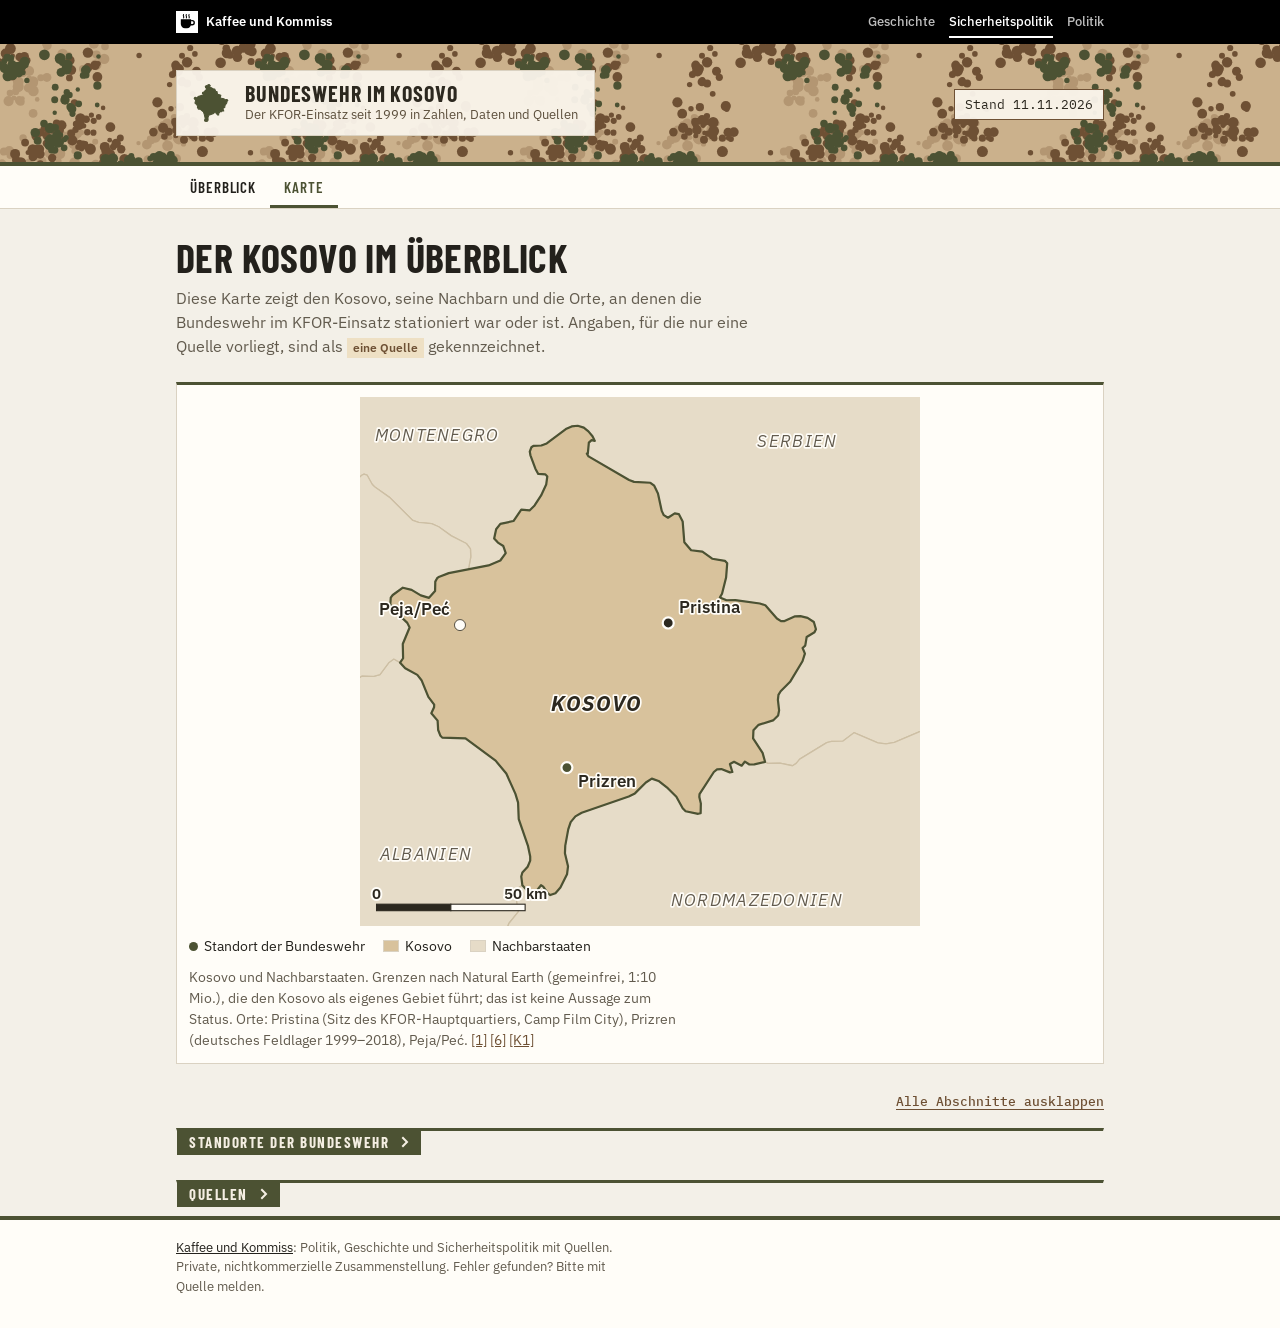
==== karte.html @ bd16f11f "Vorschaubilder (og:image) ergänzen, Zeilenlänge begrenzen, Hover-Übergänge Co-Authored-By: Claude Op" ====
<!doctype html>
<html lang="de" class="kk-b-sipo">
<head>
<meta charset="utf-8">
<meta name="viewport" content="width=device-width, initial-scale=1">
<title>Karte des Kosovo – Bundeswehr im Kosovo</title>
<meta name="description" content="Übersichtskarte des Kosovo mit Nachbarstaaten und den Standorten der Bundeswehr im KFOR-Einsatz, jede Angabe mit Quelle.">
<link rel="canonical" href="https://kaffeeundkommiss.github.io/bundeswehr-Kosovo/karte.html">
<meta property="og:type" content="website">
<meta property="og:locale" content="de_DE">
<meta property="og:site_name" content="Kaffee und Kommiss">
<meta property="og:title" content="Karte des Kosovo – Bundeswehr im Kosovo">
<meta property="og:description" content="Übersichtskarte des Kosovo mit Nachbarstaaten und den Standorten der Bundeswehr im KFOR-Einsatz, jede Angabe mit Quelle.">
<meta property="og:url" content="https://kaffeeundkommiss.github.io/bundeswehr-Kosovo/karte.html">
<!-- Vorschau für Linkvorschauen, erzeugt mit werkzeuge/vorschau.js -->
<meta property="og:image" content="https://kaffeeundkommiss.github.io/bundeswehr-Kosovo/vorschau/karte.jpg?v=7b1a6c2f">
<meta property="og:image:width" content="1200">
<meta property="og:image:height" content="630">
<meta property="og:image:alt" content="Kosovo im Überblick: Bundeswehr im Kosovo">
<meta name="twitter:card" content="summary_large_image">
<meta name="twitter:image" content="https://kaffeeundkommiss.github.io/bundeswehr-Kosovo/vorschau/karte.jpg?v=7b1a6c2f">
<link rel="icon" href="favicon.svg" type="image/svg+xml">
<link rel="icon" href="favicon-32.png" type="image/png" sizes="32x32">
<link rel="apple-touch-icon" href="apple-touch-icon.png">
<link rel="preconnect" href="https://fonts.googleapis.com">
<link rel="preconnect" href="https://fonts.gstatic.com" crossorigin>
<link rel="stylesheet" href="https://fonts.googleapis.com/css2?family=Barlow+Condensed:wght@500;600;700&family=IBM+Plex+Sans:wght@400;500;600;700&family=IBM+Plex+Mono:wght@400;500;600&display=swap">
<link rel="stylesheet" href="basis.css">
<link rel="stylesheet" href="style.css">
<script src="seite.js" defer></script>
</head>
<body>
<div class="kk-leiste"><div class="kk-in">
  <a class="kk-haus" href="https://kaffeeundkommiss.github.io/"><img src="kk-tasse.svg" alt="" width="22" height="22"><span>Kaffee und Kommiss</span></a>
  <nav class="kk-bereiche" aria-label="Bereiche"><a href="https://kaffeeundkommiss.github.io/geschichte/">Geschichte</a><a href="https://kaffeeundkommiss.github.io/sicherheitspolitik/" aria-current="true"><span class="kk-lang">Sicherheitspolitik</span><span class="kk-kurz">Sicherheit</span></a><a href="https://kaffeeundkommiss.github.io/politik/">Politik</a></nav>
</div></div>
<header class="top">
  <div class="wrap">
    <div class="marke">
      <svg class="logo" viewBox="0 0 64 64" aria-hidden="true" focusable="false"><path d="M8.6 32.3 L9.7 28.2 L7.5 25.5 L7.8 24.5 L9.0 23.6 L12.0 24.8 L13.2 22.4 L20.2 20.5 L20.8 19.7 L19.5 18.0 L19.7 16.9 L20.2 16.3 L21.7 16.0 L22.6 14.6 L23.5 14.7 L25.5 11.8 L25.6 10.8 L24.2 9.9 L23.7 7.5 L29.1 5.0 L31.0 6.7 L30.4 6.9 L30.3 8.5 L35.0 11.2 L37.4 11.6 L39.0 15.3 L40.7 15.2 L41.3 18.4 L42.1 19.3 L46.3 20.8 L45.4 24.7 L50.7 25.7 L52.5 27.5 L54.1 26.9 L55.5 27.1 L56.5 28.4 L55.4 29.3 L54.9 32.1 L52.2 36.0 L52.1 38.4 L49.3 40.1 L50.6 43.7 L48.3 43.6 L47.9 44.1 L47.1 43.7 L46.6 43.9 L46.9 44.9 L45.1 44.5 L43.1 47.4 L43.2 49.6 L41.5 49.4 L39.4 46.7 L37.6 45.6 L34.9 47.7 L28.8 49.9 L27.6 53.3 L27.8 56.6 L27.1 58.1 L25.9 59.0 L24.8 57.9 L23.7 58.8 L22.7 57.9 L22.6 56.9 L23.6 54.6 L22.2 48.4 L20.9 45.0 L16.2 41.0 L13.5 40.9 L12.2 38.1 L12.6 37.1 L11.1 34.3 L8.6 32.3Z"/></svg>
      <div>
      <div class="name">Bundeswehr im Kosovo</div>
      <div class="unter">Der KFOR-Einsatz seit 1999 in Zahlen, Daten und Quellen</div>
      </div>
    </div>
    <div class="badges"><span>Stand 11.11.2026</span></div>
  </div>
</header>

<nav class="seiten" aria-label="Seiten">
  <ul>
    <li><a href="index.html">Überblick</a></li>
    <li><a href="karte.html" aria-current="page">Karte</a></li>
  </ul>
</nav>

<main>
  <section class="einleitung">
    <h1>Der Kosovo im Überblick</h1>
    <p>Diese Karte zeigt den Kosovo, seine Nachbarn und die Orte, an denen die Bundeswehr im KFOR-Einsatz stationiert war oder ist. Angaben, für die nur eine Quelle vorliegt, sind als <span class="marke-einzel">eine Quelle</span> gekennzeichnet.</p>
  </section>

  <figure class="kartenrahmen">
    <svg class="kartesvg kosovokarte" viewBox="0 0 508 480" role="img" aria-labelledby="kt-titel"><title id="kt-titel">Karte des Kosovo mit Nachbarstaaten und den Orten Pristina, Prizren und Peja</title><path class="nachbar" d="M75.7 -827.4 L89.6 -811.1 L92.2 -806.6 L96.9 -792.8 L100.2 -788.0 L116.8 -779.0 L128.5 -768.8 L132.5 -767.0 L140.9 -766.1 L145.0 -764.5 L148.4 -761.3 L155.7 -748.8 L162.7 -743.1 L164.7 -731.6 L174.0 -717.9 L176.7 -715.6 L179.6 -715.0 L182.6 -715.9 L185.4 -718.0 L188.6 -724.1 L191.1 -725.0 L193.8 -723.7 L195.6 -720.8 L194.1 -712.1 L193.7 -692.3 L190.4 -684.2 L188.7 -676.7 L189.5 -671.8 L196.0 -661.1 L198.8 -654.2 L198.2 -649.9 L190.1 -643.0 L191.5 -638.8 L202.3 -633.9 L212.7 -620.6 L226.9 -608.2 L235.4 -597.5 L238.8 -594.8 L257.0 -586.9 L263.1 -581.4 L265.7 -580.8 L267.9 -581.8 L271.4 -585.6 L273.7 -586.1 L277.3 -583.6 L288.4 -568.8 L295.7 -563.8 L299.7 -562.2 L309.0 -562.0 L332.5 -554.9 L338.7 -551.6 L344.4 -547.2 L351.8 -538.5 L352.8 -534.6 L352.0 -530.8 L349.2 -528.5 L344.2 -527.2 L340.6 -522.9 L340.9 -516.9 L337.8 -512.2 L336.1 -504.4 L333.3 -502.2 L323.2 -500.0 L320.5 -494.5 L321.0 -491.9 L327.7 -491.0 L328.4 -489.5 L328.0 -485.9 L333.1 -482.5 L343.7 -480.7 L356.9 -475.2 L360.2 -472.4 L362.0 -467.5 L361.3 -461.8 L358.2 -459.2 L349.2 -456.8 L343.0 -455.9 L330.2 -456.5 L324.3 -454.5 L321.4 -452.0 L319.4 -448.7 L318.6 -444.6 L326.5 -440.0 L330.3 -432.1 L333.9 -430.4 L352.7 -428.4 L366.2 -429.5 L370.6 -428.3 L374.4 -424.8 L379.8 -409.2 L387.8 -401.3 L398.6 -398.1 L410.0 -398.2 L420.0 -400.2 L431.8 -404.5 L435.5 -403.8 L455.4 -393.7 L462.5 -392.6 L464.7 -390.5 L470.8 -376.0 L473.7 -365.8 L480.6 -360.2 L482.9 -351.5 L486.8 -347.9 L491.7 -345.8 L496.5 -345.3 L501.7 -346.6 L504.6 -349.5 L529.8 -393.5 L531.1 -398.2 L534.3 -400.6 L543.5 -402.6 L547.8 -405.2 L557.8 -415.1 L567.3 -414.1 L570.6 -412.2 L585.9 -395.7 L593.5 -389.8 L600.9 -386.2 L618.4 -384.2 L621.6 -381.9 L632.7 -369.8 L631.4 -364.4 L627.5 -360.6 L622.6 -358.3 L618.4 -357.5 L613.6 -358.7 L605.5 -363.9 L600.9 -365.8 L596.3 -365.9 L591.9 -364.6 L588.6 -361.6 L586.7 -351.4 L584.8 -348.5 L582.0 -347.3 L574.2 -346.9 L570.7 -344.9 L569.1 -334.2 L569.7 -331.7 L574.4 -327.6 L575.4 -325.5 L575.3 -316.2 L579.2 -307.5 L585.1 -299.7 L592.4 -293.5 L600.9 -289.8 L610.0 -288.5 L614.2 -286.6 L616.0 -282.5 L615.1 -268.1 L616.5 -263.5 L607.0 -259.2 L597.6 -247.4 L598.3 -243.0 L595.6 -230.7 L597.3 -218.8 L594.7 -214.2 L586.2 -213.7 L581.7 -212.1 L575.0 -201.0 L559.7 -199.2 L554.7 -197.1 L552.0 -193.0 L550.9 -175.9 L547.4 -169.0 L547.0 -160.1 L540.9 -137.4 L543.8 -129.3 L549.5 -122.5 L549.0 -112.6 L553.1 -101.2 L557.9 -95.5 L566.7 -89.7 L568.2 -85.8 L568.4 -78.9 L570.2 -74.8 L569.1 -72.4 L570.4 -68.8 L569.4 -62.8 L572.1 -57.3 L578.3 -37.3 L581.4 -34.5 L588.7 -31.0 L595.4 -23.7 L604.6 -22.9 L610.5 -14.0 L619.0 -13.2 L625.6 -9.5 L641.4 6.3 L644.2 10.4 L646.4 20.6 L658.9 35.8 L665.9 41.3 L676.8 43.7 L680.5 45.3 L681.2 52.6 L678.8 62.6 L674.8 72.5 L670.3 79.3 L662.9 84.1 L659.0 94.0 L649.7 102.7 L646.8 106.9 L635.2 111.1 L632.3 117.4 L626.9 135.8 L624.3 138.9 L610.9 143.4 L594.2 138.9 L588.2 139.7 L582.5 144.5 L575.5 144.0 L570.1 151.0 L562.1 155.9 L558.1 160.9 L557.8 162.0 L563.8 175.9 L566.8 180.4 L570.1 183.1 L570.4 184.9 L570.1 186.7 L567.1 189.5 L561.4 200.5 L562.9 204.6 L557.7 233.1 L576.8 249.2 L579.6 252.7 L581.3 256.9 L582.2 261.5 L581.5 267.7 L578.5 278.7 L576.1 283.5 L567.5 287.5 L564.1 292.0 L560.6 303.0 L557.4 307.2 L553.4 308.5 L544.2 308.7 L539.9 311.0 L535.6 310.7 L531.7 309.2 L524.9 302.6 L524.1 295.4 L523.1 293.9 L521.1 294.3 L515.3 300.3 L484.8 313.3 L477.2 314.7 L469.8 313.8 L448.1 304.5 L438.2 312.1 L427.8 312.4 L423.4 313.5 L398.9 328.5 L395.7 332.4 L392.4 334.5 L380.9 332.2 L369.9 332.4 L367.5 331.1 L365.2 322.8 L356.6 309.7 L356.9 302.4 L361.6 297.4 L374.7 293.4 L379.3 289.0 L380.2 284.3 L379.1 274.8 L379.6 270.2 L381.6 266.9 L390.4 258.0 L401.4 239.7 L403.6 232.8 L401.5 227.7 L403.9 225.5 L405.2 217.7 L412.3 213.4 L413.6 210.7 L411.7 204.1 L406.0 200.4 L399.5 198.8 L394.7 199.0 L385.1 203.3 L381.9 203.3 L378.2 200.9 L367.7 188.9 L362.7 187.3 L340.5 184.2 L332.5 184.4 L328.7 183.3 L326.5 181.8 L326.6 180.9 L328.4 178.5 L332.1 163.8 L333.1 150.9 L331.0 148.6 L319.5 146.7 L310.6 140.3 L302.9 139.7 L300.4 139.0 L294.2 131.7 L292.7 112.9 L289.2 106.2 L285.5 105.6 L279.4 109.5 L275.6 107.2 L273.7 103.3 L270.3 87.5 L266.9 80.5 L263.4 77.8 L248.6 77.0 L244.1 75.3 L207.3 53.9 L205.8 51.4 L206.7 51.2 L207.6 41.4 L210.1 39.1 L213.0 39.8 L210.9 35.6 L207.2 31.2 L203.0 27.8 L197.5 26.1 L192.0 26.7 L186.7 29.1 L169.4 42.1 L164.5 44.0 L157.3 44.3 L155.5 45.6 L154.0 49.5 L154.6 52.9 L160.3 67.9 L161.7 69.8 L168.2 70.2 L169.9 72.1 L168.9 79.4 L164.3 89.3 L158.4 98.4 L153.8 102.9 L146.3 102.2 L139.2 112.5 L127.3 115.1 L123.5 120.0 L121.7 128.4 L125.1 132.1 L130.0 135.2 L132.2 141.6 L127.3 148.3 L116.6 152.8 L98.3 156.8 L100.5 145.1 L100.2 137.7 L96.5 132.9 L82.9 126.0 L71.4 117.7 L65.0 114.9 L53.2 113.8 L47.9 112.0 L26.5 90.8 L13.2 81.4 L11.0 79.2 L6.4 70.8 L3.7 69.9 L1.6 71.0 L-6.1 77.9 L-21.0 78.0 L-26.1 76.1 L-30.7 72.4 L-34.7 67.0 L-41.2 55.3 L-43.0 55.1 L-47.6 58.0 L-52.3 57.4 L-62.1 54.5 L-66.7 52.1 L-70.5 48.7 L-77.3 39.7 L-85.6 32.8 L-94.3 17.0 L-107.3 3.5 L-116.5 -10.3 L-120.2 -12.9 L-150.5 -26.5 L-156.3 -31.4 L-159.9 -39.3 L-160.1 -47.9 L-155.6 -54.8 L-150.7 -54.8 L-146.0 -66.6 L-142.9 -71.6 L-140.5 -72.3 L-132.3 -71.5 L-124.6 -77.0 L-122.2 -77.7 L-118.5 -75.5 L-114.7 -70.7 L-108.0 -57.2 L-103.4 -66.3 L-100.7 -66.6 L-92.4 -63.2 L-90.6 -64.3 L-90.2 -65.6 L-93.4 -71.6 L-93.3 -80.1 L-92.4 -83.7 L-86.7 -89.2 L-87.1 -97.1 L-92.4 -113.8 L-96.8 -123.6 L-119.4 -147.7 L-131.2 -166.4 L-137.9 -175.0 L-148.1 -182.3 L-145.6 -184.7 L-145.1 -186.8 L-146.2 -192.8 L-145.0 -195.6 L-143.1 -197.2 L-135.3 -198.9 L-126.8 -194.0 L-118.2 -187.0 L-100.0 -188.9 L-87.4 -187.7 L-82.0 -188.2 L-76.8 -190.0 L-67.7 -196.7 L-63.9 -200.8 L-62.1 -205.7 L-63.7 -211.4 L-66.5 -213.8 L-68.5 -213.1 L-70.6 -210.5 L-76.3 -216.4 L-83.5 -220.5 L-88.7 -228.1 L-93.6 -233.1 L-94.0 -238.5 L-95.9 -240.8 L-97.2 -240.8 L-101.0 -238.0 L-114.6 -248.1 L-118.7 -252.4 L-120.1 -256.2 L-120.6 -262.3 L-123.3 -268.7 L-127.1 -274.2 L-130.9 -277.3 L-133.4 -277.7 L-140.5 -276.1 L-143.6 -276.2 L-150.2 -279.1 L-159.6 -281.1 L-164.1 -283.1 L-168.1 -287.8 L-173.0 -298.1 L-174.7 -304.1 L-175.1 -309.8 L-173.2 -316.1 L-167.5 -324.2 L-167.1 -332.5 L-170.6 -345.8 L-170.1 -350.5 L-162.3 -353.0 L-159.1 -356.5 L-157.4 -361.0 L-157.2 -367.8 L-152.7 -371.5 L-142.3 -388.7 L-137.4 -400.5 L-130.6 -406.5 L-128.5 -409.6 L-126.2 -415.2 L-118.4 -451.4 L-115.6 -453.9 L-116.4 -459.4 L-120.8 -464.7 L-123.6 -463.9 L-125.8 -464.6 L-130.3 -468.7 L-136.1 -467.5 L-145.9 -469.5 L-154.2 -467.5 L-157.5 -473.3 L-160.3 -472.6 L-180.1 -458.7 L-195.3 -454.7 L-200.0 -463.4 L-200.6 -469.5 L-194.7 -472.7 L-191.7 -471.8 L-187.2 -467.1 L-184.0 -466.7 L-181.4 -468.3 L-175.9 -476.5 L-171.2 -478.8 L-169.7 -481.0 L-170.6 -485.5 L-172.6 -487.7 L-177.1 -486.0 L-179.5 -488.1 L-179.9 -491.2 L-177.7 -501.3 L-180.6 -520.5 L-183.0 -527.1 L-188.5 -533.5 L-188.8 -536.2 L-185.5 -539.1 L-173.1 -537.9 L-168.3 -538.8 L-167.5 -543.6 L-171.8 -553.7 L-167.0 -554.9 L-164.3 -553.5 L-157.8 -545.4 L-153.6 -543.9 L-148.9 -543.6 L-139.6 -544.7 L-137.0 -548.2 L-135.4 -548.9 L-131.6 -545.0 L-112.5 -545.8 L-109.2 -548.9 L-108.7 -555.9 L-111.0 -562.0 L-115.3 -563.9 L-134.8 -565.9 L-141.4 -567.9 L-163.7 -577.9 L-175.7 -584.6 L-177.5 -593.7 L-180.4 -596.8 L-187.1 -598.6 L-192.1 -598.5 L-197.1 -602.9 L-203.7 -606.4 L-204.2 -612.3 L-199.3 -614.9 L-193.8 -615.7 L-191.8 -619.9 L-195.1 -625.1 L-198.2 -628.1 L-199.4 -631.7 L-199.5 -637.1 L-196.6 -644.6 L-181.7 -642.5 L-175.3 -648.5 L-177.7 -652.8 L-187.5 -656.7 L-189.7 -658.5 L-192.7 -663.8 L-194.8 -665.2 L-202.5 -661.4 L-207.5 -656.7 L-211.6 -656.7 L-220.0 -666.9 L-218.1 -680.8 L-213.0 -685.0 L-205.7 -695.6 L-207.0 -699.9 L-217.0 -707.0 L-218.9 -710.8 L-220.8 -724.5 L-233.0 -739.7 L-231.3 -744.0 L-230.7 -752.2 L-220.9 -753.4 L-219.3 -755.4 L-219.9 -757.7 L-226.8 -763.6 L-219.3 -769.7 L-220.5 -774.4 L-207.0 -773.4 L-202.8 -771.6 L-201.5 -772.1 L-203.7 -778.1 L-202.8 -780.2 L-197.5 -783.8 L-191.9 -783.0 L-188.0 -784.0 L-187.8 -792.9 L-184.3 -798.6 L-179.2 -800.7 L-174.2 -798.9 L-171.0 -792.9 L-166.1 -790.2 L-146.7 -788.3 L-140.6 -789.4 L-138.1 -792.5 L-135.4 -799.8 L-131.0 -803.0 L-118.8 -803.9 L-115.1 -805.1 L-109.4 -813.1 L-102.3 -815.4 L-98.6 -818.3 L-94.3 -824.6 L-88.5 -827.6 L-91.1 -835.3 L-87.9 -838.7 L-77.3 -844.2 L-68.5 -844.8 L-55.7 -847.2 L-50.9 -846.9 L-46.4 -845.5 L-28.0 -834.5 L-24.2 -833.7 L-2.4 -842.2 L6.4 -844.1 L20.6 -842.8 L29.8 -837.9 L36.1 -838.6 L43.8 -841.5 L47.4 -840.7 L52.6 -835.9 L59.7 -838.7 L63.7 -837.1 L75.7 -827.4Z"><title>Serbien</title></path><path class="nachbar" d="M147.3 443.0 L141.7 446.5 L141.4 453.2 L143.7 466.9 L135.0 477.6 L132.6 484.8 L134.3 506.5 L135.5 512.9 L140.1 526.8 L140.2 529.4 L139.0 532.5 L134.1 536.3 L120.2 540.1 L121.0 544.4 L120.3 552.5 L121.9 556.9 L126.1 559.9 L128.9 565.4 L130.5 574.2 L132.1 575.6 L137.4 577.3 L141.4 584.8 L141.3 588.9 L137.7 598.0 L134.8 601.7 L131.6 603.7 L128.5 602.6 L127.6 609.1 L132.5 634.3 L135.3 642.0 L143.5 653.8 L147.0 660.8 L147.9 672.9 L149.5 676.9 L155.7 680.0 L164.1 680.5 L166.5 682.4 L168.7 687.3 L177.3 724.1 L180.5 731.0 L185.7 735.6 L191.3 736.9 L195.1 735.3 L202.5 728.9 L207.0 727.8 L218.7 729.5 L229.6 732.9 L233.3 736.6 L235.1 742.2 L235.6 764.4 L234.3 770.8 L230.5 775.4 L232.6 777.2 L234.9 784.2 L247.0 797.7 L250.7 807.2 L250.2 818.6 L245.9 840.3 L240.3 845.0 L238.8 848.0 L233.6 850.5 L232.3 853.2 L232.5 856.9 L229.0 863.2 L223.5 867.1 L213.5 863.4 L207.6 863.5 L204.6 865.6 L200.8 874.0 L194.2 876.3 L192.3 878.4 L193.0 892.5 L192.2 896.2 L184.8 913.9 L178.2 918.6 L176.5 921.5 L175.5 928.3 L175.9 940.5 L173.4 947.6 L168.9 949.7 L167.9 951.3 L169.6 963.6 L165.1 976.8 L149.7 984.8 L144.2 985.4 L132.5 983.6 L125.0 986.8 L117.7 985.9 L113.5 987.8 L110.5 991.4 L106.2 1001.5 L105.2 1006.9 L87.9 1008.9 L89.0 1011.3 L92.3 1029.5 L98.7 1036.7 L108.9 1054.4 L109.8 1059.6 L108.0 1065.6 L104.1 1069.7 L100.4 1069.3 L88.0 1063.4 L83.9 1063.8 L82.4 1066.1 L84.9 1070.9 L83.0 1077.0 L88.2 1086.5 L87.6 1089.8 L84.5 1093.7 L77.1 1099.6 L76.4 1106.1 L72.6 1104.3 L68.9 1104.9 L67.2 1106.9 L66.2 1113.0 L62.7 1113.9 L58.2 1111.7 L51.9 1105.7 L41.8 1100.2 L25.6 1094.6 L21.4 1097.2 L21.2 1099.0 L19.7 1099.0 L18.5 1094.6 L19.2 1089.6 L22.7 1080.5 L17.8 1077.8 L21.2 1070.1 L25.2 1055.1 L25.7 1051.5 L24.2 1045.3 L21.9 1043.6 L13.6 1041.4 L13.0 1038.2 L9.1 1035.3 L3.1 1034.3 L1.4 1033.1 L1.4 1031.2 L9.1 1023.0 L5.3 1019.2 L-8.1 991.4 L-9.9 990.0 L-20.5 989.1 L-22.8 987.8 L-21.1 986.0 L-27.1 981.7 L-28.6 986.0 L-29.3 983.3 L-33.3 979.6 L-36.9 971.9 L-37.8 972.5 L-40.0 970.2 L-54.5 965.3 L-66.7 957.7 L-73.8 951.0 L-86.3 946.7 L-93.6 940.9 L-114.6 916.4 L-118.1 909.8 L-121.1 896.4 L-122.7 892.7 L-134.8 878.9 L-134.8 876.8 L-128.9 873.7 L-125.3 873.3 L-121.9 875.8 L-111.9 889.1 L-107.8 900.6 L-107.3 904.7 L-105.2 906.0 L-100.6 904.9 L-93.9 900.5 L-92.4 873.3 L-93.0 868.8 L-98.7 865.4 L-106.3 857.4 L-112.3 848.5 L-113.4 842.0 L-111.9 843.9 L-110.7 848.7 L-107.3 848.2 L-103.0 853.2 L-100.2 851.7 L-98.8 846.0 L-98.4 838.8 L-101.1 833.1 L-106.9 830.0 L-112.3 831.5 L-113.4 839.8 L-115.0 835.2 L-131.5 809.1 L-130.4 805.5 L-121.1 796.8 L-119.1 792.1 L-117.3 764.4 L-115.3 761.1 L-108.9 758.8 L-111.9 751.5 L-107.3 744.3 L-114.6 732.5 L-109.3 729.6 L-105.0 723.1 L-101.4 720.4 L-104.4 723.9 L-102.6 731.0 L-104.4 737.0 L-104.4 743.3 L-102.7 743.3 L-102.1 739.0 L-101.4 743.3 L-98.5 739.3 L-86.9 733.5 L-83.2 728.8 L-82.8 721.4 L-88.0 710.1 L-89.3 704.2 L-90.1 711.9 L-92.8 718.8 L-98.5 727.8 L-99.9 724.7 L-95.0 718.0 L-93.4 712.5 L-93.9 706.3 L-95.0 704.8 L-99.9 702.2 L-101.4 698.8 L-100.4 695.8 L-98.0 673.0 L-101.3 663.8 L-101.2 661.8 L-96.3 659.6 L-95.2 648.7 L-86.2 633.8 L-84.7 628.1 L-85.4 622.0 L-87.7 616.8 L-91.0 613.1 L-94.5 611.7 L-103.4 610.9 L-106.2 608.2 L-107.3 602.6 L-107.3 590.2 L-108.0 587.5 L-111.3 584.4 L-111.9 580.9 L-109.0 584.9 L-104.1 584.6 L-100.4 580.4 L-101.4 572.7 L-90.7 565.2 L-86.4 558.9 L-84.7 551.0 L-85.2 546.0 L-86.7 544.1 L-92.2 541.8 L-95.4 538.7 L-101.4 529.4 L-82.1 532.0 L-73.9 529.5 L-69.6 519.1 L-68.1 519.1 L-67.1 524.2 L-63.4 523.4 L-66.2 513.3 L-68.1 515.2 L-69.1 512.8 L-75.6 506.8 L-71.1 498.7 L-72.6 473.9 L-68.6 475.3 L-66.5 471.4 L-66.3 465.1 L-68.1 459.4 L-95.9 448.4 L-103.1 444.4 L-118.1 449.3 L-118.2 438.3 L-122.5 431.9 L-122.2 427.1 L-120.8 423.4 L-122.2 416.5 L-118.0 414.1 L-116.8 409.0 L-120.5 402.4 L-121.3 396.7 L-120.0 385.6 L-116.0 376.6 L-116.5 373.7 L-120.3 369.0 L-133.0 359.5 L-136.5 355.6 L-138.7 350.8 L-138.0 347.6 L-131.5 340.5 L-110.3 307.2 L-109.8 299.4 L-106.6 292.8 L-95.3 279.6 L-92.4 274.7 L-88.0 271.8 L-84.4 267.6 L-78.7 257.0 L-77.4 252.4 L-71.6 248.3 L-68.9 245.1 L-65.1 229.5 L-61.4 223.5 L-49.5 211.0 L-44.3 208.6 L-39.3 211.2 L-35.9 217.7 L-34.0 225.3 L-33.6 231.3 L-35.0 232.7 L-37.1 238.3 L-37.5 242.9 L-36.6 247.7 L-32.8 257.0 L-25.5 262.6 L-21.8 264.6 L-17.8 265.1 L-14.2 263.9 L-5.9 258.9 L1.7 253.1 L12.4 253.4 L18.1 251.8 L26.0 241.1 L30.7 237.7 L36.4 241.0 L41.0 246.0 L52.0 252.1 L55.8 256.9 L62.0 272.1 L67.3 279.0 L67.2 281.5 L64.7 286.9 L70.4 293.6 L70.9 302.1 L72.8 307.0 L74.6 309.0 L95.7 309.6 L123.0 329.9 L128.5 335.8 L132.7 341.6 L141.0 360.0 L143.4 368.0 L144.0 382.9 L152.3 406.9 L154.4 416.8 L154.4 420.6 L152.1 426.1 L147.3 431.3 L146.3 435.0 L147.3 443.0Z"><title>Albanien</title></path><path class="nachbar" d="M147.3 443.0 L152.4 448.6 L155.1 450.0 L158.7 449.8 L164.2 442.9 L166.2 444.2 L170.4 450.2 L172.6 451.8 L177.3 450.1 L181.8 445.0 L187.8 433.0 L188.7 425.7 L185.9 413.8 L186.2 407.0 L188.9 392.2 L191.1 385.7 L195.4 380.4 L201.1 377.1 L243.8 362.4 L249.4 359.6 L259.3 349.7 L264.7 346.2 L270.8 348.3 L279.2 354.9 L287.0 362.7 L292.7 373.0 L295.4 375.8 L306.7 378.1 L309.0 377.6 L309.4 374.8 L308.0 360.3 L321.0 340.2 L323.9 337.8 L327.8 337.5 L335.5 340.5 L337.8 340.2 L335.6 333.0 L339.3 330.9 L346.2 334.5 L349.2 330.7 L353.2 333.4 L357.7 333.3 L367.0 330.9 L369.9 332.4 L380.9 332.2 L392.4 334.5 L395.7 332.4 L398.9 328.5 L423.4 313.5 L427.8 312.4 L438.2 312.1 L448.1 304.5 L469.8 313.8 L477.2 314.7 L484.8 313.3 L515.3 300.3 L521.1 294.3 L523.1 293.9 L524.1 295.4 L524.9 302.6 L531.7 309.2 L535.6 310.7 L539.9 311.0 L561.7 340.7 L570.1 347.0 L573.0 355.6 L576.4 361.6 L581.0 366.3 L600.2 380.2 L613.0 386.8 L619.6 388.2 L622.4 391.7 L636.2 392.0 L638.4 397.3 L640.2 398.6 L645.1 397.4 L648.8 399.2 L650.1 400.7 L650.7 406.9 L652.5 410.2 L653.4 420.6 L657.4 434.4 L658.2 443.2 L662.8 446.9 L666.5 460.7 L672.6 474.2 L682.6 476.7 L686.5 483.0 L686.7 490.1 L684.3 497.1 L679.4 505.0 L677.3 510.9 L671.5 513.7 L669.8 521.3 L669.9 529.6 L673.2 536.7 L672.0 543.4 L672.7 569.0 L674.5 575.3 L670.7 581.8 L672.3 594.5 L671.5 600.1 L666.2 604.3 L646.2 602.7 L636.2 604.5 L629.7 610.4 L627.3 619.9 L626.4 643.7 L624.3 655.3 L621.8 661.3 L619.4 663.1 L612.6 658.0 L608.6 651.6 L606.1 650.9 L602.7 651.9 L601.6 659.2 L594.1 667.5 L589.9 669.1 L585.0 669.4 L574.3 668.4 L563.4 670.9 L556.9 670.6 L547.7 665.5 L535.2 666.5 L531.9 667.5 L530.6 661.4 L509.2 656.6 L504.2 657.0 L499.1 659.4 L491.2 666.8 L486.6 668.5 L477.6 663.8 L476.0 660.0 L474.4 659.4 L470.2 663.4 L456.0 667.7 L443.7 675.8 L441.0 680.6 L440.4 688.9 L437.4 693.5 L429.5 701.3 L426.5 706.9 L418.2 712.9 L416.0 715.7 L414.7 724.9 L412.0 727.8 L405.7 729.3 L394.2 726.6 L388.0 729.5 L386.2 736.3 L380.6 736.7 L371.3 745.1 L365.2 743.9 L355.4 734.8 L337.7 732.3 L332.3 732.4 L327.1 734.8 L319.1 743.1 L315.6 745.1 L308.1 746.7 L300.5 746.8 L289.1 744.3 L283.3 743.9 L267.7 748.8 L235.2 750.2 L235.1 742.2 L233.3 736.6 L229.6 732.9 L218.7 729.5 L207.0 727.8 L202.5 728.9 L195.1 735.3 L191.3 736.9 L185.7 735.6 L180.5 731.0 L177.3 724.1 L168.7 687.3 L166.5 682.4 L164.1 680.5 L155.7 680.0 L149.5 676.9 L147.9 672.9 L147.0 660.8 L143.5 653.8 L135.3 642.0 L132.5 634.3 L127.6 609.1 L128.5 602.6 L131.6 603.7 L134.8 601.7 L137.7 598.0 L141.3 588.9 L141.4 584.8 L137.4 577.3 L132.1 575.6 L130.5 574.2 L128.9 565.4 L126.1 559.9 L121.9 556.9 L120.3 552.5 L121.0 544.4 L120.2 540.1 L134.1 536.3 L139.0 532.5 L140.2 529.4 L140.1 526.8 L135.5 512.9 L134.3 506.5 L132.6 484.8 L135.0 477.6 L143.7 466.9 L141.4 453.2 L141.7 446.5 L147.3 443.0Z"><title>Nordmazedonien</title></path><path class="nachbar" d="M-309.9 280.1 L-309.6 275.7 L-310.7 272.3 L-316.3 269.0 L-319.1 265.6 L-323.0 257.0 L-322.0 242.1 L-323.0 237.2 L-318.2 234.1 L-315.7 234.3 L-313.2 235.9 L-310.9 235.6 L-310.1 233.7 L-312.1 228.1 L-305.4 224.1 L-300.7 219.5 L-298.2 213.3 L-298.1 204.6 L-300.4 196.4 L-308.7 186.8 L-316.4 174.2 L-319.3 167.1 L-321.4 159.9 L-321.6 154.7 L-315.1 146.2 L-316.3 140.5 L-323.7 123.9 L-323.8 118.7 L-319.6 107.0 L-312.9 100.6 L-300.6 97.8 L-287.4 97.7 L-278.5 98.9 L-282.4 76.1 L-282.5 68.2 L-280.7 58.5 L-277.1 50.9 L-267.6 37.7 L-272.9 35.0 L-269.5 30.2 L-241.3 9.6 L-235.5 7.8 L-238.2 2.6 L-234.2 0.7 L-221.0 -0.6 L-215.7 0.9 L-209.7 5.1 L-208.2 7.2 L-207.7 14.0 L-200.4 24.9 L-198.1 22.8 L-193.3 15.4 L-190.7 14.0 L-184.9 13.7 L-183.4 12.4 L-190.0 -0.2 L-196.6 -18.3 L-205.8 -29.4 L-210.6 -28.2 L-209.5 -34.1 L-212.5 -38.7 L-219.6 -42.2 L-219.7 -44.7 L-218.4 -47.2 L-212.2 -50.7 L-203.7 -58.9 L-198.7 -59.4 L-195.6 -56.3 L-190.3 -48.3 L-186.6 -47.0 L-181.9 -47.2 L-177.5 -48.9 L-171.6 -55.8 L-166.1 -56.4 L-155.6 -54.8 L-160.1 -47.9 L-159.9 -39.3 L-156.3 -31.4 L-150.5 -26.5 L-120.2 -12.9 L-116.5 -10.3 L-107.3 3.5 L-94.3 17.0 L-85.6 32.8 L-77.3 39.7 L-70.5 48.7 L-66.7 52.1 L-62.1 54.5 L-52.3 57.4 L-47.6 58.0 L-43.0 55.1 L-41.2 55.3 L-34.7 67.0 L-30.7 72.4 L-26.1 76.1 L-21.0 78.0 L-6.1 77.9 L1.6 71.0 L3.7 69.9 L6.4 70.8 L11.0 79.2 L13.2 81.4 L26.5 90.8 L47.9 112.0 L53.2 113.8 L65.0 114.9 L71.4 117.7 L82.9 126.0 L96.5 132.9 L100.2 137.7 L100.5 145.1 L98.3 156.8 L80.5 159.8 L70.1 164.2 L68.3 167.5 L68.1 176.0 L62.6 182.2 L55.1 180.0 L46.8 175.0 L38.9 173.0 L29.7 179.6 L27.9 182.0 L27.5 188.0 L30.1 192.6 L42.9 204.9 L45.0 209.1 L38.8 224.1 L39.1 237.0 L36.4 241.0 L30.7 237.7 L26.0 241.1 L18.1 251.8 L12.4 253.4 L1.7 253.1 L-14.2 263.9 L-17.8 265.1 L-21.8 264.6 L-32.8 257.0 L-36.6 247.7 L-37.5 242.9 L-37.1 238.3 L-35.0 232.7 L-33.6 231.3 L-34.0 225.3 L-35.9 217.7 L-39.3 211.2 L-44.3 208.6 L-49.5 211.0 L-61.4 223.5 L-65.1 229.5 L-68.9 245.1 L-71.6 248.3 L-77.4 252.4 L-78.7 257.0 L-84.4 267.6 L-88.0 271.8 L-92.4 274.7 L-95.3 279.6 L-106.6 292.8 L-109.8 299.4 L-110.3 307.2 L-131.5 340.5 L-138.0 347.6 L-138.7 350.8 L-136.5 355.6 L-133.0 359.5 L-120.3 369.0 L-116.5 373.7 L-116.0 376.6 L-120.0 385.6 L-121.3 396.7 L-120.5 402.4 L-116.8 409.0 L-118.0 414.1 L-122.2 416.5 L-120.8 423.4 L-122.2 427.1 L-122.5 431.9 L-118.2 438.3 L-118.1 449.3 L-130.2 436.6 L-150.1 429.3 L-161.1 423.6 L-162.9 420.6 L-163.3 414.3 L-168.3 409.4 L-167.0 407.1 L-168.0 392.3 L-180.5 380.6 L-182.2 376.3 L-180.2 372.0 L-184.6 368.9 L-188.0 362.9 L-196.4 363.1 L-198.3 359.9 L-198.8 356.7 L-202.8 354.9 L-205.8 348.4 L-217.9 338.3 L-220.5 333.8 L-222.0 323.9 L-223.9 319.7 L-227.1 317.9 L-231.0 317.9 L-234.3 319.3 L-236.0 321.7 L-239.0 317.7 L-247.6 323.6 L-251.2 317.7 L-258.5 311.5 L-261.8 307.4 L-261.9 303.3 L-266.4 299.0 L-265.9 292.9 L-269.7 289.2 L-274.2 289.0 L-275.3 295.1 L-278.6 293.9 L-283.4 294.6 L-288.2 289.9 L-293.6 287.1 L-291.9 284.9 L-297.5 280.9 L-299.2 277.9 L-298.1 274.5 L-295.3 273.4 L-274.6 280.3 L-268.2 283.8 L-264.9 287.1 L-263.2 282.4 L-263.5 278.7 L-268.6 267.4 L-267.8 260.1 L-275.1 269.5 L-285.2 271.4 L-308.6 268.3 L-308.6 270.5 L-304.5 273.6 L-306.3 282.3 L-302.6 284.9 L-306.9 283.4 L-309.9 280.1Z"><title>Montenegro</title></path><path class="kosovo" d="M36.4 241.0 L39.1 237.0 L38.8 224.1 L45.0 209.1 L42.9 204.9 L30.1 192.6 L27.5 188.0 L27.9 182.0 L29.7 179.6 L38.9 173.0 L46.8 175.0 L55.1 180.0 L62.6 182.2 L68.1 176.0 L68.3 167.5 L70.1 164.2 L72.0 163.0 L80.5 159.8 L116.6 152.8 L127.3 148.3 L132.2 141.6 L130.0 135.2 L125.1 132.1 L121.7 128.4 L123.5 120.0 L127.3 115.1 L139.2 112.5 L146.3 102.2 L153.8 102.9 L158.4 98.4 L164.3 89.3 L168.9 79.4 L169.9 72.1 L168.2 70.2 L161.7 69.8 L159.1 65.0 L154.6 52.9 L154.0 49.5 L155.5 45.6 L157.3 44.3 L164.5 44.0 L169.4 42.1 L186.7 29.1 L192.0 26.7 L197.5 26.1 L203.0 27.8 L207.2 31.2 L210.9 35.6 L213.0 39.8 L210.1 39.1 L207.6 41.4 L206.7 51.2 L205.8 51.4 L207.3 53.9 L244.1 75.3 L248.6 77.0 L263.4 77.8 L266.9 80.5 L270.3 87.5 L273.7 103.3 L275.6 107.2 L279.4 109.5 L285.5 105.6 L289.2 106.2 L292.7 112.9 L294.2 131.7 L300.4 139.0 L310.6 140.3 L319.5 146.7 L331.0 148.6 L333.1 150.9 L332.1 163.8 L328.4 178.5 L326.5 181.8 L332.5 184.4 L340.5 184.2 L362.7 187.3 L367.7 188.9 L378.2 200.9 L381.9 203.3 L385.1 203.3 L394.7 199.0 L399.5 198.8 L406.0 200.4 L411.7 204.1 L413.6 210.7 L412.3 213.4 L405.2 217.7 L403.9 225.5 L401.5 227.7 L403.6 232.8 L401.4 239.7 L390.4 258.0 L381.6 266.9 L379.6 270.2 L379.1 274.8 L380.2 284.3 L379.3 289.0 L374.7 293.4 L361.6 297.4 L356.9 302.4 L356.6 309.7 L365.2 322.8 L367.5 331.1 L357.7 333.3 L353.2 333.4 L349.2 330.7 L346.2 334.5 L339.3 330.9 L335.6 333.0 L337.8 340.2 L335.5 340.5 L327.8 337.5 L323.9 337.8 L321.0 340.2 L308.0 360.3 L307.8 362.9 L309.2 368.7 L309.0 377.6 L306.7 378.1 L295.4 375.8 L292.7 373.0 L287.0 362.7 L279.2 354.9 L270.8 348.3 L264.7 346.2 L259.3 349.7 L249.4 359.6 L243.8 362.4 L201.1 377.1 L195.4 380.4 L191.1 385.7 L188.9 392.2 L186.2 407.0 L185.9 413.8 L188.7 425.7 L187.8 433.0 L181.8 445.0 L177.3 450.1 L172.6 451.8 L170.4 450.2 L166.2 444.2 L164.2 442.9 L158.7 449.8 L155.1 450.0 L152.4 448.6 L147.3 443.0 L146.3 435.0 L147.3 431.3 L152.1 426.1 L154.4 420.6 L154.4 416.8 L152.3 406.9 L144.0 382.9 L143.4 368.0 L141.0 360.0 L132.7 341.6 L123.0 329.9 L95.7 309.6 L74.6 309.0 L72.8 307.0 L70.9 302.1 L70.4 293.6 L64.7 286.9 L67.2 281.5 L67.3 279.0 L62.0 272.1 L55.8 256.9 L52.0 252.1 L41.0 246.0 L36.4 241.0Z"><title>Kosovo</title></path><text class="landname" x="397" y="45">Serbien</text><text class="landname" x="70" y="40">Montenegro</text><text class="landname" x="60" y="420">Albanien</text><text class="landname" x="360" y="462">Nordmazedonien</text><text class="landname kos" x="215" y="285">Kosovo</text><g class="ort haupt"><circle cx="279.6" cy="205.0" r="5"/><text x="289.6" y="196.0" text-anchor="start">Pristina</text></g><g class="ort de"><circle cx="187.7" cy="336.2" r="5"/><text x="197.7" y="354.2" text-anchor="start">Prizren</text></g><g class="ort "><circle cx="90.7" cy="206.9" r="5"/><text x="81.7" y="197.9" text-anchor="end">Peja/Peć</text></g><g class="massstab" aria-hidden="true"><rect class="a" x="15" y="460.1" width="67.4" height="5.9" stroke-width="1"/><rect class="b" x="82.4" y="460.1" width="67.4" height="5.9" stroke-width="1"/><text x="15" y="455.2" font-size="14" style="stroke-width:3.50px">0</text><text x="149.7" y="455.2" font-size="14" style="stroke-width:3.50px">50 km</text></g></svg>
    <ul class="legende">
      <li><span class="punkt"></span> Standort der Bundeswehr</li>
      <li><span class="feld" style="background:var(--k-afg)"></span> Kosovo</li>
      <li><span class="feld" style="background:var(--k-land)"></span> Nachbarstaaten</li>
    </ul>
    <figcaption class="hinweis">Kosovo und Nachbarstaaten. Grenzen nach Natural Earth (gemeinfrei, 1:10 Mio.), die den Kosovo als eigenes Gebiet führt; das ist keine Aussage zum Status. Orte: Pristina (Sitz des KFOR-Hauptquartiers, Camp Film City), Prizren (deutsches Feldlager 1999–2018), Peja/Peć. <a href="#q1">[1]</a> <a href="#q6">[6]</a> <a href="#k1">[K1]</a></figcaption>
  </figure>
  <section aria-labelledby="h-orte" class="karte block">
    <h2 id="h-orte">Standorte der Bundeswehr</h2>
    <div class="tabelle">
      <table>
        <thead><tr><th>Ort</th><th>Zeitraum</th><th>Bedeutung</th></tr></thead>
        <tbody>
          <tr><td>Prizren</td><td>1999 bis 2018</td><td>Deutsches Feldlager. Das deutsche Kontingent übernahm 1999 den Süden um Prizren; rund 50.000 deutsche Soldaten dienten dort. <span class="beleg">1999 <a href="#q12">[12]</a> <a href="#q2">[2]</a> <a href="#q19">[19]</a> <a href="#q21">[21]</a>; 50.000 <a href="#q2">[2]</a> <a href="#q3">[3]</a> <span class="marke-einzel">Bundeswehr-Angabe</span>; Übergabe 04.10.2018 <a href="#q18">[18]</a> bzw. 17.12.2018 <a href="#q6">[6]</a></span></td></tr>
          <tr><td>Pristina, Camp Film City</td><td>heute</td><td>Sitz des KFOR-Hauptquartiers; deutsche Unterstützungskräfte und Anteile am Hauptquartier. <span class="beleg"><a href="#q1">[1]</a> <a href="#q18">[18]</a>; deutscher Anteil <a href="#q1">[1]</a> <span class="marke-einzel">Bundeswehr-Angabe</span></span></td></tr>
          <tr><td>Ferizaj, Camp Bondsteel</td><td>seit 2024</td><td>US-Camp; dort ist die deutsche Einsatzkompanie stationiert. <span class="beleg"><a href="#q2">[2]</a> <a href="#q3">[3]</a> <a href="#q20">[20]</a></span></td></tr>
          <tr><td>Camp Novo Selo</td><td>heute</td><td>Stab des Regionalkommandos West. <span class="beleg"><a href="#q1">[1]</a> <span class="marke-einzel">Bundeswehr-Angabe</span></span></td></tr>
        </tbody>
      </table>
    </div>
    <p>Die deutschen Kräfte verteilen sich auf drei Standorte: Camp Bondsteel bei Ferizaj (Einsatzkompanie), Camp Film City in Pristina (Unterstützung und Anteile am KFOR-Hauptquartier) und Camp Novo Selo (Stab des Regionalkommandos West). <a href="#q1">[1]</a> <span class="marke-einzel">Bundeswehr-Angabe</span> Zu den Aufgaben gehören Patrouillen und Kontrollpunkte sowie die Beratung der Kosovo Security Force. <a href="#q1">[1]</a> <a href="#q3">[3]</a> <a href="#q9">[9]</a></p>
    <p class="hinweis">Die Karte zeigt Pristina und Prizren als Standorte; Ferizaj und Novo Selo sind nicht eingezeichnet.</p>
  </section>

  <section aria-labelledby="h-quellen" class="karte block quellen">
    <h2 id="h-quellen">Quellen</h2>
    <p class="hinweis">Abgerufen am 11.11.2026. Die Nummern entsprechen denen auf der <a href="index.html#h-quellen">Überblicksseite</a>; dort steht auch, welche Quellen nicht voneinander unabhängig sind.</p>
    <ol>
      <li id="q1">Bundeswehr: <a href="https://www.bundeswehr.de/de/auftrag/einsaetze/missionen/die-bundeswehr-im-kosovo">KFOR: Die Bundeswehr als Garant für Sicherheit und Stabilität in Kosovo</a>. 20.05.2026.</li>
      <li id="q2">Bundeswehr: <a href="https://www.bundeswehr.de/de/auftrag/einsaetze/missionen/die-bundeswehr-im-kosovo/geschichte-kfor">KFOR: Einsatz für Sicherheit in Kosovo seit 1999</a>. 11.06.2024.</li>
      <li id="q3">Bundeswehr: <a href="https://www.bundeswehr.de/de/auftrag/einsaetze/kfor-25-jahre-5757352">Der Einsatz auf dem Balkan</a>. 15.03.2024.</li>
      <li id="q6">Denise Alten: <a href="https://augengeradeaus.net/wp-content/uploads/2018/12/20181220_Kosovo_Schlie%C3%9Fung_Prizren.pdf">Schließung des Feldlagers Prizren</a>. Bundeswehr, 20.12.2018 (PDF-Kopie auf augengeradeaus.net).</li>
      <li id="q9">Deutscher Bundestag, Verteidigungsausschuss: <a href="https://www.bundestag.de/ausschuesse/verteidigung/kfor-1075714">KFOR (Kosovo)</a>. 15.06.2026.</li>
      <li id="q12">Bundeszentrale für politische Bildung: <a href="https://www.bpb.de/themen/zeit-kulturgeschichte/deutschland-chronik/132702/11-juni-1999/">Deutschland-Chronik: 11. Juni 1999</a>. Zuletzt geändert 23.06.2021.</li>
      <li id="q18">Winfried Nachtwei: <a href="https://esut.de/2019/06/fachbeitraege/politik-fachbeitraege/12884/20-jahre-kfor-gelungene-kriegsverhuetung-nicht-der-rede-wert/">20 Jahre KFOR – Gelungene Kriegsverhütung – nicht der Rede wert</a>. Europäische Sicherheit &amp; Technik, 03.06.2019.</li>
      <li id="q19">Gerd Portugall: <a href="https://esut.de/2025/05/meldungen/60065/erste-lesung-zur-deutschen-kfor-mandatsverlaengerung-erfolgt/">Erste Lesung zur deutschen KFOR-Mandatsverlängerung erfolgt</a>. Europäische Sicherheit &amp; Technik, 27.05.2025.</li>
      <li id="q20">Gerd Portugall: <a href="https://esut.de/2024/06/meldungen/50360/kfor-mandat-der-bundeswehr-soll-wieder-verlaengert-werden/">KFOR-Mandat der Bundeswehr soll wieder verlängert werden</a>. Europäische Sicherheit &amp; Technik, 04.06.2024.</li>
      <li id="q21">Thomas Wiegold: <a href="https://augengeradeaus.net/2014/06/der-laengste-einsatz-15-jahre-kosovo/">Der längste Einsatz: 15 Jahre Kosovo</a>. Augen geradeaus!, 13.06.2014.</li>
      <li id="k1">[K1] Natural Earth: <a href="https://github.com/nvkelso/natural-earth-vector">Natural Earth</a>, Admin 0 Countries und Populated Places 1:10 Mio., gemeinfrei. Erzeugt mit <code>werkzeuge/karten.py</code>.</li>
    </ol>
  </section>
</main>

<footer class="kk-fuss"><div class="kk-in">
  <p><a href="https://kaffeeundkommiss.github.io/">Kaffee und Kommiss</a>: Politik, Geschichte und Sicherheitspolitik mit Quellen. Private, nichtkommerzielle Zusammenstellung. Fehler gefunden? Bitte mit Quelle melden.</p>
</div></footer>
</body>
</html>
---- basis.css ----
/* Kaffee und Kommiss: gemeinsames Grundsystem aller Bereiche (Variante B, 08.11.2026).
   Original im Repo kaffeeundkommiss/kaffeeundkommiss.github.io, Kopien in den Bereichs-Repos bitte gleich halten.
   Jeder Bereich setzt nur --kk-akzent, --kk-akzent-hell, --kk-kopf, --kk-muster und --kk-markierung. */
:root{
  --kk-grund:#F3F0E8; --kk-papier:#FFFDF8; --kk-tinte:#23211C; --kk-grau:#625B4E; --kk-linie:#DAD2C2;
  --kk-schild:rgba(255,253,248,.95); --kk-dimm:transparent;
  --kk-leiste:#000000; --kk-leiste-ink:#FFFFFF; --kk-leiste-mute:#BDBDBD;
  --kk-titel:"Barlow Condensed","Arial Narrow",system-ui,sans-serif;
  --kk-text:"IBM Plex Sans",system-ui,-apple-system,"Segoe UI",sans-serif;
  --kk-mono:"IBM Plex Mono",ui-monospace,"SF Mono",Menlo,monospace;
  --kk-max:960px;
  --kk-akzent:#2C281F; --kk-akzent-hell:#EEE6D6; --kk-kopf:#E9E2D3; --kk-muster:none; --kk-markierung:#CBB18C;
}
@media (prefers-color-scheme: dark){
  :root:not([data-theme="light"]){
    --kk-grund:#1D1B16; --kk-papier:#26231C; --kk-tinte:#ECE5D6; --kk-grau:#B3A891; --kk-linie:#3B362B;
    --kk-schild:rgba(38,35,28,.95); --kk-dimm:rgba(20,18,14,.5); --kk-leiste:#000000;
    --kk-akzent:#CBB18C; --kk-akzent-hell:#3A3427; --kk-kopf:#2E2A22;
  }
}
:root[data-theme="dark"]{
  --kk-grund:#1D1B16; --kk-papier:#26231C; --kk-tinte:#ECE5D6; --kk-grau:#B3A891; --kk-linie:#3B362B;
  --kk-schild:rgba(38,35,28,.95); --kk-dimm:rgba(20,18,14,.5); --kk-leiste:#000000;
  --kk-akzent:#CBB18C; --kk-akzent-hell:#3A3427; --kk-kopf:#2E2A22;
}

/* Leiste ganz oben: Rückweg zur Startseite und Wechsel zwischen den Bereichen.
   Seit 10.11.2026 auf allen Seiten fest Schwarz-Weiß (schwarze Tasse auf Weiß), unabhängig von Bereich und Modus. */
.kk-leiste{background:#000;color:#fff;font:500 13px/1.2 var(--kk-text)}
.kk-leiste .kk-in{max-width:var(--kk-max);margin:0 auto;padding:6px max(16px,env(safe-area-inset-right,0px)) 6px max(16px,env(safe-area-inset-left,0px));
  display:flex;align-items:center;justify-content:space-between;gap:12px}
.kk-haus{display:inline-flex;align-items:center;gap:8px;color:inherit;text-decoration:none;font-weight:600;white-space:nowrap;min-height:32px}
.kk-haus img{width:22px;height:22px;flex:none}
.kk-bereiche{display:flex;gap:14px}
.kk-bereiche a{color:#BDBDBD;text-decoration:none;white-space:nowrap;padding:8px 0 6px;border-bottom:2px solid transparent}
.kk-bereiche a:hover{color:#fff}
.kk-bereiche a[aria-current]{color:#fff;border-bottom-color:#fff}
.kk-leiste a:focus-visible{outline:2px solid #fff;outline-offset:2px}
.kk-kurz{display:none}
@media (max-width:520px){ .kk-lang{display:none} .kk-kurz{display:inline} .kk-bereiche{gap:12px} }
@media (max-width:360px){ .kk-haus span{display:none} }

/* Kopfband mit Bereichsmuster und Schild */
.kk-kopf{background:linear-gradient(var(--kk-dimm),var(--kk-dimm)),var(--kk-muster),var(--kk-kopf);border-bottom:4px solid var(--kk-akzent)}
.kk-schild{display:inline-flex;align-items:center;gap:12px;background:var(--kk-schild);padding:10px 16px 10px 12px;border:1px solid var(--kk-linie);color:var(--kk-tinte);text-decoration:none}
.kk-name{font:700 22px/1.05 var(--kk-titel);text-transform:uppercase;letter-spacing:.04em}
.kk-unter{font:400 13px/1.35 var(--kk-text);color:var(--kk-grau)}

/* Fuß */
.kk-fuss{border-top:4px solid var(--kk-akzent);background:var(--kk-papier);color:var(--kk-grau);font:400 13px/1.5 var(--kk-text)}
.kk-fuss .kk-in{max-width:var(--kk-max);margin:0 auto;padding:14px 16px 28px}
.kk-fuss p{margin:4px 0}
.kk-fuss a{color:var(--kk-tinte)}

/* Bereiche: Akzentfarbe, Kopfmuster, Markierung in der Leiste. Klasse am <html>-Element. */
.kk-b-gesch{--kk-akzent:#AD281D;--kk-akzent-hell:#F3DEDA;--kk-kopf:#E4E6E0;--kk-markierung:#E4533F;--kk-muster:url("data:image/svg+xml,%3Csvg xmlns='http://www.w3.org/2000/svg' width='48' height='48'%3E%3Cpath d='M0 .5H48M.5 0V48' stroke='%23AD281D' stroke-opacity='.25'/%3E%3Cpath d='M0 24.5H48M24.5 0V48' stroke='%23787060' stroke-opacity='.14'/%3E%3C/svg%3E")}
.kk-b-sipo{--kk-akzent:#4C5233;--kk-akzent-hell:#E4E5D6;--kk-kopf:#CBB18C;--kk-markierung:#A4AE7A;--kk-muster:url("tarn.svg")}
.kk-b-poli{--kk-akzent:#1E4FD8;--kk-akzent-hell:#E3EAFB;--kk-kopf:#ECEEF3;--kk-markierung:#7C9BF0;--kk-muster:url("data:image/svg+xml,%3Csvg xmlns='http://www.w3.org/2000/svg' width='120' height='40'%3E%3Crect y='6' width='78' height='6' fill='%231E4FD8' fill-opacity='.24'/%3E%3Crect y='22' width='54' height='6' fill='%23787060' fill-opacity='.2'/%3E%3Cpath d='M66.5 0V40' stroke='%23C8322B' stroke-opacity='.5' stroke-dasharray='3 3'/%3E%3C/svg%3E")}
@media (prefers-color-scheme: dark){
  :root.kk-b-gesch:not([data-theme="light"]),:root:not([data-theme="light"]) .kk-b-gesch{--kk-akzent:#E4533F;--kk-akzent-hell:#3D2420;--kk-kopf:#24221D;--kk-markierung:#E4533F}
  :root.kk-b-sipo:not([data-theme="light"]),:root:not([data-theme="light"]) .kk-b-sipo{--kk-akzent:#A4AE7A;--kk-akzent-hell:#2F3324;--kk-kopf:#CBB18C;--kk-markierung:#A4AE7A}
  :root.kk-b-poli:not([data-theme="light"]),:root:not([data-theme="light"]) .kk-b-poli{--kk-akzent:#7C9BF0;--kk-akzent-hell:#1F2740;--kk-kopf:#22242A;--kk-markierung:#7C9BF0}
}
:root[data-theme="dark"].kk-b-gesch,:root[data-theme="dark"] .kk-b-gesch{--kk-akzent:#E4533F;--kk-akzent-hell:#3D2420;--kk-kopf:#24221D;--kk-markierung:#E4533F}
:root[data-theme="dark"].kk-b-sipo,:root[data-theme="dark"] .kk-b-sipo{--kk-akzent:#A4AE7A;--kk-akzent-hell:#2F3324;--kk-kopf:#CBB18C;--kk-markierung:#A4AE7A}
:root[data-theme="dark"].kk-b-poli,:root[data-theme="dark"] .kk-b-poli{--kk-akzent:#7C9BF0;--kk-akzent-hell:#1F2740;--kk-kopf:#22242A;--kk-markierung:#7C9BF0}

/* Lesefluss: Zeilenlänge für Fließtext begrenzen. 36em ergibt etwa 70–75 Zeichen je Zeile (Startwert).
   :where() hat keine Spezifität, seiteneigene max-width-Regeln gehen daher immer vor. */
:where(p,dd){max-width:36em}
:where(.srcs,.srclist)>li{max-width:40em}
/* Kurze Übergänge für Links und Schaltflächen, abgeschaltet bei „Bewegung reduzieren“ */
:where(a,button,summary){transition:color .15s ease,background-color .15s ease,border-color .15s ease,text-decoration-color .15s ease,opacity .15s ease}
@media (prefers-reduced-motion:reduce){:where(a,button,summary){transition:none}}
---- style.css ----
/* Gestaltung: Grundsystem Kaffee und Kommiss (basis.css: Schriften, Leiste, Fuß), Bereichsnote Sicherheitspolitik: Tropentarndruck und Oliv. */
:root{
  --bg:#F3F0E8; --paper:#FFFDF8; --ink:#23211C; --mute:#625B4E; --line:#DAD2C2;
  --akzent:#4C5233; --akzent-ink:#F4EEE2; --link:#6E5034; --braun:#6E5034; --hellbraun:#B39672;
  --hinweis:#6E5034; --hinweis-bg:#EEE0C4;
  --head-bg:#CBB18C; --head-ink:#2C281F; --head-mute:#5C4F3C; --schild:rgba(250,245,235,.95); --tarn-dimm:transparent;
  --body:"IBM Plex Sans",system-ui,-apple-system,"Segoe UI",sans-serif;
  --mono:"IBM Plex Mono",ui-monospace,"SF Mono",Menlo,monospace;
  --titel:"Barlow Condensed","Arial Narrow",system-ui,sans-serif;
  --max:960px; --r:0;
}
@media (prefers-color-scheme: dark){
  :root:not([data-theme="light"]){
    --bg:#1D1B16; --paper:#26231C; --ink:#ECE5D6; --mute:#B3A891; --line:#3B362B;
    --akzent:#A4AE7A; --akzent-ink:#1D1B16; --link:#D2AE82; --braun:#D2AE82; --hellbraun:#7D6749;
    --hinweis:#E2C089; --hinweis-bg:#3A2F1E;
    --head-ink:#ECE5D6; --head-mute:#B3A891; --schild:rgba(38,35,28,.95); --tarn-dimm:rgba(20,18,14,.45);
  }
}
:root[data-theme="dark"]{
  --bg:#1D1B16; --paper:#26231C; --ink:#ECE5D6; --mute:#B3A891; --line:#3B362B;
  --akzent:#A4AE7A; --akzent-ink:#1D1B16; --link:#D2AE82; --braun:#D2AE82; --hellbraun:#7D6749;
  --hinweis:#E2C089; --hinweis-bg:#3A2F1E;
  --head-ink:#ECE5D6; --head-mute:#B3A891; --schild:rgba(38,35,28,.95); --tarn-dimm:rgba(20,18,14,.45);
}
*{box-sizing:border-box}
html{-webkit-text-size-adjust:100%}
body{margin:0;background:var(--bg);color:var(--ink);font-family:var(--body);font-size:16px;line-height:1.5}
a{color:var(--link)}
.wrap{max-width:var(--max);margin:0 auto;padding:0 16px}
h1{margin:0;font:700 clamp(30px,5vw,40px)/1.02 var(--titel);text-transform:uppercase;letter-spacing:.01em;text-wrap:balance}
h2{display:inline-block;margin:0 0 14px;background:var(--akzent);color:var(--akzent-ink);font:700 15px/1.2 var(--titel);text-transform:uppercase;letter-spacing:.1em;padding:5px 12px 4px}

header.top{background:linear-gradient(var(--tarn-dimm),var(--tarn-dimm)),var(--head-bg) url("tarn.svg") repeat;color:var(--head-ink);border-bottom:4px solid var(--akzent)}
header.top .wrap{display:flex;flex-wrap:wrap;align-items:center;justify-content:space-between;gap:12px;padding-top:26px;padding-bottom:26px}
.marke{display:flex;align-items:center;gap:12px;background:var(--schild);padding:10px 16px 10px 12px;border:1px solid var(--line)}
.marke .logo{flex:none;width:44px;height:44px;fill:var(--akzent);stroke:var(--akzent);stroke-width:1.5;stroke-linejoin:round}
.marke .name{font:700 22px/1.05 var(--titel);text-transform:uppercase;letter-spacing:.04em}
.marke .unter{font-size:13px;color:var(--head-mute)}
.badges span{font-family:var(--mono);font-size:13px;padding:6px 10px;background:var(--schild);border:1px solid var(--braun)}

main{max-width:var(--max);margin:0 auto;padding:28px 16px 8px;display:flex;flex-direction:column;gap:24px}
.einleitung p{margin:8px 0 0;color:var(--mute);max-width:36em}
.karte{background:var(--paper);border:1px solid var(--line);border-radius:var(--r)}
.karte.block{border-top:3px solid var(--akzent)}
.karte.block > h2{display:table;margin-top:-23px;margin-left:-20px}
.block{padding:20px}
.block p{margin:0 0 10px;max-width:72ch}

.kennzahlen{display:grid;grid-template-columns:repeat(auto-fit,minmax(200px,1fr));gap:0;background:var(--paper);border:1px solid var(--line);border-bottom:3px solid var(--hellbraun)}
.kennzahlen .karte{border:0;border-right:1px solid var(--line)}
.kennzahlen .karte:last-child{border-right:0}
.zahl{padding:16px}
.zahl .wert{font-family:var(--mono);font-size:32px;font-weight:600;font-variant-numeric:tabular-nums;color:var(--akzent)}
.zahl .text{margin-top:2px;font-size:15px}
.beleg{font-size:13px;color:var(--mute)}
.zahl .beleg{margin-top:8px}

.marke-einzel{display:inline-block;font-size:12px;font-weight:600;color:var(--hinweis);background:var(--hinweis-bg);padding:1px 6px;white-space:nowrap}

.zeitleiste{list-style:none;margin:0;padding:0}
.zeitleiste li{display:grid;grid-template-columns:132px 1fr;gap:12px;padding:12px 0;border-top:1px solid var(--line)}
.zeitleiste li:first-child{border-top:0}
.zeitleiste time{font-family:var(--mono);font-size:14px;font-weight:600;color:var(--braun);text-transform:uppercase}
@media (max-width:520px){
  .zeitleiste li{grid-template-columns:1fr;gap:2px}
  .kennzahlen .karte{border-right:0;border-bottom:1px solid var(--line)}
  .kennzahlen .karte:last-child{border-bottom:0}
}

.quellen ol{margin:0;padding-left:28px}
.quellen li{margin:6px 0;overflow-wrap:anywhere}
.quellen li:target{background:var(--hinweis-bg)}
.hinweis{font-size:14px;color:var(--mute)}

.ereignis{padding:14px 0;border-top:1px solid var(--line)}
.ereignis:first-of-type{border-top:0;padding-top:4px}
.ereignis h3{margin:0 0 6px;font-size:17px;display:flex;flex-wrap:wrap;gap:4px 12px;align-items:baseline}
.ereignis h3 time{font-family:var(--mono);font-size:14px;font-weight:600;color:var(--braun)}
.ereignis p{margin:0;max-width:72ch}
.ereignis p + p{margin-top:8px}

/* Seitennavigation (alle Seiten) */
nav.seiten{background:var(--paper);border-bottom:1px solid var(--line)}
nav.seiten ul{max-width:var(--max);margin:0 auto;padding:0 16px;list-style:none;display:flex;flex-wrap:wrap;gap:0}
nav.seiten a{display:block;padding:12px 14px 9px;font:600 15px/1.2 var(--titel);text-transform:uppercase;letter-spacing:.06em;text-decoration:none;color:var(--ink);border-bottom:3px solid transparent}
nav.seiten a:hover{border-bottom-color:var(--hellbraun)}
nav.seiten a[aria-current="page"]{border-bottom-color:var(--akzent);color:var(--akzent)}
@media (max-width:520px){nav.seiten a{padding:11px 9px 8px;font-size:14px;letter-spacing:.04em}}

/* Karten */
:root{
  --k-land:#E6DCC8; --k-landlinie:#CDBFA4; --k-afg:#D8C29C; --k-grenze:#FFFDF8; --k-text:#2C281F; --k-halo:#FFFDF8;
  --rc-c:#9A4A36; --rc-n:#5E6B3A; --rc-w:#B8956A; --rc-s:#D1A84E; --rc-sw:#7E8D96; --rc-e:#7A5A3C;
  --k-aussen:#E9E0CF; --k-ohne:#C9CDA8; --k-prt:#5E6B3A;
}
@media (prefers-color-scheme: dark){
  :root:not([data-theme="light"]){
    --k-land:#26231C; --k-landlinie:#3B362B; --k-afg:#5C513B; --k-grenze:#1D1B16; --k-text:#ECE5D6; --k-halo:#1D1B16;
    --rc-c:#B8644D; --rc-n:#7F8E52; --rc-w:#A88B63; --rc-s:#B8933F; --rc-sw:#71808A; --rc-e:#8C6B4A;
    --k-aussen:#2E2B23; --k-ohne:#5B6040; --k-prt:#9FAE6E;
  }
}
:root[data-theme="dark"]{
  --k-land:#26231C; --k-landlinie:#3B362B; --k-afg:#5C513B; --k-grenze:#1D1B16; --k-text:#ECE5D6; --k-halo:#1D1B16;
  --rc-c:#B8644D; --rc-n:#7F8E52; --rc-w:#A88B63; --rc-s:#B8933F; --rc-sw:#71808A; --rc-e:#8C6B4A;
  --k-aussen:#2E2B23; --k-ohne:#5B6040; --k-prt:#9FAE6E;
}
.kartenrahmen{margin:0;background:var(--paper);border:1px solid var(--line);border-top:3px solid var(--akzent);padding:12px}
.kartesvg{display:block;width:100%;height:auto;background:var(--k-land)}
.kartesvg .land{fill:var(--k-land);stroke:var(--k-landlinie);stroke-width:.4}
.kartesvg .prov{stroke:var(--k-grenze);stroke-width:.35;stroke-linejoin:round}
.kartesvg .prov.afg{fill:var(--k-afg)}
.kartesvg .prov.rc-c{fill:var(--rc-c)} .kartesvg .prov.rc-n{fill:var(--rc-n)} .kartesvg .prov.rc-w{fill:var(--rc-w)}
.kartesvg .prov.rc-s{fill:var(--rc-s)} .kartesvg .prov.rc-sw{fill:var(--rc-sw)} .kartesvg .prov.rc-e{fill:var(--rc-e)}
.kartesvg .prov.unsicher{fill:url(#schraffur)}
.kartesvg .prov.aussen{fill:var(--k-aussen)}
.kartesvg .prov.nord{fill:var(--k-ohne)}
.kartesvg .prov.nord[class*="prt-"]{fill:var(--k-afg)}
.kartesvg .prov.nord.prt-deu{fill:var(--rc-n)}
.kartesvg text{font-family:var(--body);fill:var(--k-text);paint-order:stroke;stroke:var(--k-halo);stroke-width:1.1px;stroke-linejoin:round}
.kartesvg .landname{font-size:4.2px;font-style:italic;fill:var(--mute);text-anchor:middle;letter-spacing:.08em;text-transform:uppercase}
.kartesvg .gebirge{font-size:3.6px;fill:var(--mute);text-anchor:middle;stroke-width:.9px;font-weight:600}
.kartesvg .ort circle{fill:var(--k-text);stroke:var(--k-halo);stroke-width:.6}
.kartesvg .ort text{font-size:3.9px;font-weight:600}
.kartesvg .ort.de circle,.kartesvg .ort.prt circle{fill:var(--akzent)}
.kartesvg .ort.haupt circle{r:2.4px}
.kartesvg .rcname{font-size:4.6px;font-weight:800;text-anchor:middle;text-transform:uppercase;letter-spacing:.04em;stroke-width:1.4px}
.kartesvg .provname{font-size:3.3px;text-anchor:middle;fill:var(--k-text);stroke-width:.9px}
.nord-karte .kartesvg .ort text{font-size:2.5px}
.nord-karte .kartesvg .provname{font-size:2.2px;fill:var(--mute)}
.nord-karte .kartesvg .ort circle{r:1.3px}
.kartesvg .ort:not(.de):not(.prt):not(.haupt):not(.hq) circle{fill:var(--k-halo);stroke:var(--k-text);stroke-width:.7}
figcaption{margin-top:10px;font-size:14px;color:var(--mute);max-width:36em}
.legende{display:flex;flex-wrap:wrap;gap:6px 18px;list-style:none;margin:10px 0 0;padding:0;font-size:14px}
.legende li{display:flex;align-items:center;gap:6px}
.legende .feld{width:16px;height:12px;border:1px solid var(--line);flex:none}
.legende .punkt{width:9px;height:9px;border-radius:50%;background:var(--akzent);flex:none}
.legende .schraffur{background:repeating-linear-gradient(45deg,var(--rc-s) 0 3px,var(--k-afg) 3px 6px)}

/* Tabellen auf Kartenseiten */
.tabelle{width:100%;overflow-x:auto}
.tabelle table{width:100%;border-collapse:collapse;font-size:15px}
.tabelle th,.tabelle td{text-align:left;vertical-align:top;padding:8px 10px;border-top:1px solid var(--line)}
.tabelle thead th{border-top:0;border-bottom:2px solid var(--akzent);font-size:13px;text-transform:uppercase;letter-spacing:.06em;color:var(--mute)}
.tabelle td .beleg{display:block}
.nationen{columns:2 220px;column-gap:24px;margin:0;padding-left:20px}
.nationen li{margin:3px 0;break-inside:avoid}
.weiter{font-weight:600}
.kliste{list-style:none;margin:0;padding:0}
.kliste li{margin:6px 0;padding-left:46px;text-indent:-46px;overflow-wrap:anywhere}
.kliste li:target{background:var(--hinweis-bg)}
.knr{display:inline-block;width:46px;text-indent:0;font-family:var(--mono);font-size:13px;color:var(--mute)}

.kartesvg .ort.prt circle{fill:var(--k-text);stroke:var(--k-halo);stroke-width:.5}
.kartenbox{overflow-x:auto;-webkit-overflow-scrolling:touch}
.kartenhinweis{display:none;font-size:13px;color:var(--mute);margin:6px 0 0}
@media (max-width:600px){
  .kartenbox .kartesvg{width:640px;max-width:none}
  .kartenhinweis{display:block}
}
main > *{min-width:0}
h1{hyphens:auto;-webkit-hyphens:auto;overflow-wrap:break-word}

/* ---------- Interaktive Zeitleiste (seite.js) ---------- */
:root{--art-bundestag:#4C5233;--art-einsatz:#8A6E4B;--art-gewalt:#9A4A36;--art-aufarbeitung:#5F6E7A;--zl-symbol:#FFFDF8}
@media (prefers-color-scheme: dark){:root:not([data-theme="light"]){--art-bundestag:#7F8E52;--art-einsatz:#A8885E;--art-gewalt:#B8644D;--art-aufarbeitung:#71808A;--zl-symbol:#1D1B16}}
:root[data-theme="dark"]{--art-bundestag:#7F8E52;--art-einsatz:#A8885E;--art-gewalt:#B8644D;--art-aufarbeitung:#71808A;--zl-symbol:#1D1B16}
.zl-steuerung{margin:4px 0 18px}
.zl-filter{display:flex;flex-wrap:wrap;gap:8px;margin-bottom:14px}
.zl-filter button,.zl-schritte button{font:inherit;font-size:15px;font-weight:700;color:var(--ink);background:var(--bg);border:2px solid var(--line);padding:8px 14px 8px 10px;min-height:46px;cursor:pointer;display:inline-flex;align-items:center;gap:9px;text-transform:uppercase;letter-spacing:.04em}
.zl-filter button[data-art=""]{padding-left:14px}
.zl-filter button:hover,.zl-schritte button:hover{border-color:var(--hellbraun)}
.zl-filter button[aria-pressed="true"]{background:var(--akzent);color:var(--akzent-ink);border-color:var(--akzent)}
.zl-filter button:focus-visible,.zl-schritte button:focus-visible,.zl-punkt:focus-visible,.legende-knopf:focus-visible{outline:3px solid var(--link);outline-offset:2px}
.zl-farbe{width:28px;height:28px;border-radius:50%;flex:none;display:inline-flex;align-items:center;justify-content:center;background:var(--hellbraun);color:var(--zl-symbol)}
.zl-filter button[aria-pressed="true"] .zl-farbe{box-shadow:0 0 0 2px var(--akzent-ink)}
.zl-symbol{display:inline-flex;width:62%;height:62%}
.zl-symbol svg{width:100%;height:100%;fill:currentColor}
.art-bundestag.zl-farbe,.zl-punkt.art-bundestag{background:var(--art-bundestag)}
.art-einsatz.zl-farbe,.zl-punkt.art-einsatz{background:var(--art-einsatz)}
.art-gewalt.zl-farbe,.zl-punkt.art-gewalt{background:var(--art-gewalt)}
.art-aufarbeitung.zl-farbe,.zl-punkt.art-aufarbeitung{background:var(--art-aufarbeitung)}
.zl-achsenbox{overflow-x:auto;-webkit-overflow-scrolling:touch;padding:4px 0 2px}
.zl-achse{position:relative;height:150px;margin:0 24px;min-width:640px}
.zl-linie{position:absolute;left:-12px;right:-12px;top:96px;height:6px;background:repeating-linear-gradient(90deg,var(--hellbraun) 0 14px,var(--line) 14px 20px)}
.zl-jahr{position:absolute;top:116px;transform:translateX(-50%);font-family:var(--mono);font-size:15px;font-weight:700;color:var(--mute)}
.zl-jahr::before{content:"";position:absolute;left:50%;top:-14px;width:2px;height:10px;background:var(--mute)}
.zl-punkt{position:absolute;top:78px;width:40px;height:40px;margin-left:-20px;border-radius:50%;border:3px solid var(--paper);background:var(--akzent);color:var(--zl-symbol);padding:0;cursor:pointer;display:flex;align-items:center;justify-content:center;box-shadow:0 1px 3px rgba(0,0,0,.25);transition:transform .15s}
.zl-punkt .zl-symbol{width:26px;height:26px}
.zl-punkt:hover,.zl-punkt.gewaehlt{transform:scale(1.2);z-index:2;box-shadow:0 0 0 3px var(--ink)}
.zl-hinweis{margin:6px 0 0;font-size:15px;color:var(--mute);min-height:2.7em}
.zl-hinweis.vorschau{color:var(--ink);font-weight:600}
.zl-schritte{display:flex;gap:8px;margin-top:8px}
ol.zl-aktiv li{transition:background .2s;border-left:5px solid transparent;padding-left:12px;margin-left:-17px}
ol.zl-aktiv li.art-bundestag{border-left-color:var(--art-bundestag)}
ol.zl-aktiv li.art-einsatz{border-left-color:var(--art-einsatz)}
ol.zl-aktiv li.art-gewalt{border-left-color:var(--art-gewalt)}
ol.zl-aktiv li.art-aufarbeitung{border-left-color:var(--art-aufarbeitung)}
ol.zl-aktiv li.gewaehlt{background:var(--hinweis-bg)}
ol.zl-aktiv li:focus{outline:none}
ol.zeitleiste li[hidden]{display:none}
@media (max-width:520px){
  .zl-filter button,.zl-schritte button{font-size:13px;padding:6px 10px 6px 7px;min-height:42px;gap:7px}
  .zl-farbe{width:26px;height:26px}
  .zl-achse{margin:0 22px}
}

/* ---------- Quellen-Einblendung ---------- */
.quelle-pop{position:absolute;z-index:50;background:var(--paper);color:var(--ink);border:1px solid var(--braun);border-top:3px solid var(--akzent);box-shadow:0 6px 20px rgba(0,0,0,.18);padding:10px 12px;font-size:14px;line-height:1.45;overflow-wrap:anywhere}
.quelle-nr{font-family:var(--mono);font-size:12px;color:var(--mute);margin-bottom:4px}
.quelle-fuss{display:flex;justify-content:space-between;align-items:center;margin-top:8px;font-size:13px}
.quelle-zu{font:inherit;font-size:20px;line-height:1;background:none;border:0;color:var(--mute);cursor:pointer;padding:0 4px}
a[aria-expanded="true"]{background:var(--hinweis-bg)}
.quellen li.blinkt,.kliste li.blinkt{background:var(--hinweis-bg)}

/* ---------- Karten interaktiv ---------- */
.kartesvg .prov{cursor:pointer;transition:opacity .15s}
.kartesvg .prov:hover,.kartesvg .prov:focus{outline:none;stroke:var(--k-text);stroke-width:.8}
.kartesvg .prov.gewaehlt{stroke:var(--k-text);stroke-width:1}
.kartesvg.hebt .prov:not(.hervor){opacity:.25}
.karten-info{margin:8px 0 0;font-size:14px;font-weight:600;min-height:1.45em}
.legende-knopf{font:inherit;color:inherit;background:none;border:1px solid transparent;padding:2px 6px;margin:-3px -7px;display:flex;align-items:center;gap:6px;cursor:pointer}
.legende-knopf:hover{border-color:var(--line)}
.legende-knopf[aria-pressed="true"]{border-color:var(--akzent);background:var(--bg)}
@media (prefers-reduced-motion: reduce){.zl-punkt,.kartesvg .prov{transition:none}}

/* ---------- Grafiken „Zahlen im Verhältnis“ ----------
   Gedämpfte Tarnfarben; jede Farbe trägt zusätzlich eine Beschriftung mit Wert (Legende), nie Farbe allein. */
.grafik{margin:0;padding:18px 0;border-top:1px solid var(--line)}
.grafik:first-of-type{margin-top:8px}
.g-titel{font-weight:700;font-size:16px;color:var(--ink);margin:0 0 10px;max-width:60ch}
.balken{display:flex;gap:2px;height:28px;background:var(--paper)}
.balken .seg{min-width:3px;border-radius:0}
.balken .seg:first-child{border-radius:4px 0 0 4px}
.balken .seg:last-child{border-radius:0 4px 4px 0}
.balken.rahmen{gap:0;outline:1px solid var(--braun);outline-offset:-1px;border-radius:4px}
.f1{background:var(--akzent)}
.f2{background:var(--braun)}
.f3{background:var(--hellbraun)}
.leer{background:repeating-linear-gradient(135deg,transparent 0 5px,var(--line) 5px 7px)}
.g-legende{list-style:none;margin:10px 0 0;padding:0;display:flex;flex-wrap:wrap;gap:6px 20px;font-size:14px}
.g-legende li{display:block}
.g-legende i{display:inline-block;width:12px;height:12px;border-radius:2px;margin-right:6px;vertical-align:-1px}
.g-legende i.leer{outline:1px solid var(--braun);outline-offset:-1px}
.g-legende b{font-family:var(--mono);font-variant-numeric:tabular-nums}
.g-hinweis{font-size:13px;color:var(--mute);margin:8px 0 0 !important}
.grafik .beleg{margin-top:6px}
.spanne{position:relative;height:44px;margin-top:4px;border-bottom:1px solid var(--mute)}
.sp-band{position:absolute;bottom:8px;height:14px;background:var(--braun);border-radius:4px}
.sp-wert{position:absolute;top:0;transform:translateX(-50%);font:700 13px var(--mono)}
.g-achse{display:flex;justify-content:space-between;font:12px var(--mono);color:var(--mute);margin-top:3px}

/* ---------- Teilen ---------- */
.teilen-leiste{display:flex;flex-wrap:wrap;gap:8px;margin-top:10px}
.teilen-leiste button,.teilen-leiste a{font:600 13px var(--body);display:inline-flex;align-items:center;gap:6px;min-height:36px;padding:6px 12px;border:1px solid var(--braun);background:var(--paper);color:var(--ink);text-decoration:none;cursor:pointer}
.teilen-leiste button.haupt{background:var(--akzent);border-color:var(--akzent);color:var(--akzent-ink)}
.teilen-leiste svg{width:14px;height:14px;fill:none;stroke:currentColor;stroke-width:2;stroke-linecap:round;stroke-linejoin:round}
.teilen-meldung{font-size:13px;color:var(--mute);align-self:center}
:target{scroll-margin-top:12px}
.zahl:target,.grafik:target,.ereignis:target{outline:2px solid var(--akzent);outline-offset:4px}
.evbild{float:right;width:min(42%,300px);margin:2px 0 8px 18px}
.evbild img{display:block;width:100%;height:auto;border:1px solid var(--line)}
.evbild figcaption{font-size:12px;line-height:1.35;color:var(--mute);margin-top:4px}
.ereignis::after{content:"";display:block;clear:both}
@media (max-width:620px){.evbild{float:none;width:100%;margin:6px 0 10px}}
.bildnachweis{list-style:none;padding-left:0 !important}

/* Abschnitte ein- und ausklappen (seite.js, klappen) */
h2.klapp-kopf{padding:0}
h2.klapp-kopf > button{position:relative;display:inline-flex;align-items:center;gap:10px;margin:0;padding:5px 10px 4px 12px;
  background:none;border:0;color:inherit;font:inherit;letter-spacing:inherit;text-transform:inherit;text-align:left;cursor:pointer}
h2.klapp-kopf > button::after{content:"";position:absolute;inset:-8px -6px}
h2.klapp-kopf > button:focus-visible{outline:2px solid var(--link);outline-offset:3px}
.klapp-pfeil{flex:none;width:12px;height:12px;fill:none;stroke:currentColor;stroke-width:2;stroke-linecap:square;transition:transform .15s}
.zu .klapp-pfeil{transform:rotate(-90deg)}
.zu > h2.klapp-kopf{margin-bottom:0}
.karte.block.zu{padding-bottom:0;background:transparent;border-left-color:transparent;border-right-color:transparent;border-bottom-color:transparent}
.klapp-alle{display:flex;justify-content:flex-end;margin:0 0 -12px}
.klapp-alle button{background:none;border:0;padding:6px 0;font:500 13px/1.2 var(--mono);color:var(--link);text-decoration:underline;text-underline-offset:3px;cursor:pointer}
.klapp-alle button:focus-visible{outline:2px solid var(--link);outline-offset:2px}
@media (prefers-reduced-motion: reduce){ .klapp-pfeil{transition:none} }
@media print{
  .klapp-inhalt[hidden]{display:block!important}
  .klapp-pfeil,.klapp-alle{display:none}
}

/* ---------- Rechtliche Grundlagen ---------- */
.recht{display:grid;gap:0;margin:6px 0 10px}
.recht-ebene{padding:16px 0;border-top:1px solid var(--line)}
.recht-ebene:first-child{border-top:0;padding-top:4px}
.recht-kopf{display:flex;align-items:center;gap:14px;margin-bottom:10px}
.recht-kopf h3{margin:0;font:700 20px/1.1 var(--titel);text-transform:uppercase;letter-spacing:.05em}
.recht-symbol{flex:none;width:56px;height:56px;border:1px solid var(--line)}
.recht-ebene p{margin:0 0 8px;max-width:72ch}
.mandate{list-style:none;margin:10px 0 0;padding:0}
.mandate li{display:grid;grid-template-columns:110px 1fr;gap:12px;padding:10px 0;border-top:1px solid var(--line)}
.mandate time{font-family:var(--mono);font-size:14px;font-weight:600;color:var(--braun)}
@media (max-width:520px){.mandate li{grid-template-columns:1fr;gap:2px}}

/* ---------- Flaggen der Nationen je Regionalkommando ---------- */
.kartesvg .flg-feld{fill:var(--k-halo);fill-opacity:.88;stroke:var(--k-text);stroke-width:.3}
.kartesvg .flg-feld.uneinheitlich{stroke-dasharray:1.2 .8}
.kartesvg .flg-rand{fill:none;stroke:var(--k-text);stroke-width:.25;stroke-opacity:.55}
.kartesvg .flg{cursor:pointer}
.kartesvg .flg:hover .flg-rand,.kartesvg .flg:focus .flg-rand,.kartesvg .flg.gewaehlt .flg-rand{stroke-width:.7;stroke-opacity:1}
.kartesvg .flg:focus{outline:none}
.kartesvg.hebt .flaggen:not(.hervor){opacity:.25}
.lg-flagge{display:inline-block;width:14px;height:10.5px;border:1px solid var(--k-text);background:repeating-linear-gradient(180deg,var(--mute) 0 3.5px,var(--paper) 3.5px 7px);vertical-align:middle}
.lg-flagge.gross{width:22px;height:16.5px}
.lg-flagge.doppelt{width:18px;height:13.5px;outline:1px dashed var(--k-text);outline-offset:1px;margin-right:4px}
table.nationen td{vertical-align:top}
.nat{display:inline-flex;align-items:center;gap:5px;margin:2px 10px 2px 0;white-space:nowrap}
.nat img{width:21px;height:15.75px;border:1px solid var(--line);flex:none}
.nat.gross{font-weight:700}
.nat.gross img{width:30px;height:22.5px}
td.einzeln .nat img{opacity:.75;border-style:dashed}
.kartesvg .flg-text{font-size:3.3px;font-weight:700}
.legende-flagge{vertical-align:-3px;border:1px solid var(--line)}
.mandat-symbol{float:left;width:40px;height:40px;margin:0 10px 4px 0}
.mandate li>div::after{content:"";display:block;clear:both}

/* Kosovo-Seite: Übersichtskarte, Stärke-Balken, Lesarten */
.kosovokarte{max-width:560px;margin:0 auto}
.kosovokarte .nachbar{fill:var(--k-land);stroke:var(--k-landlinie);stroke-width:1.2;stroke-linejoin:round}
.kosovokarte .kosovo{fill:var(--k-afg);stroke:var(--akzent);stroke-width:2;stroke-linejoin:round}
.kosovokarte text{stroke-width:3px}
.kosovokarte .landname{font-size:15px}
.kosovokarte .landname.kos{font-size:19px;font-weight:700;fill:var(--k-text)}
.kosovokarte .ort circle{stroke-width:2}
.kosovokarte .ort text{font-size:15px}
.staerke{list-style:none;margin:8px 0;padding:0;display:grid;gap:6px}
.staerke li{display:grid;grid-template-columns:3.2em 1fr 5.5em;align-items:center;gap:10px;font-family:var(--mono);font-size:14px}
.staerke .b{height:14px;width:max(var(--w),3px);background:var(--akzent)}
.staerke .z{text-align:right;font-variant-numeric:tabular-nums}
.lesarten{display:grid;grid-template-columns:repeat(auto-fit,minmax(240px,1fr));gap:12px;margin:12px 0}
.lesarten>div{border:1px solid var(--line);border-left:4px solid var(--akzent);padding:10px 14px;background:var(--paper)}
.lesarten h3{margin:0 0 6px;font-size:16px}
.lesarten p{margin:0}
.kosovokarte .ort circle,.kosovokarte .ort.haupt circle{r:5px}
/* Maßstabsleiste (Größen je Karte im SVG gesetzt) */
.kartesvg .massstab rect{stroke:var(--k-text)}
.kartesvg .massstab .a{fill:var(--k-text)}
.kartesvg .massstab .b{fill:var(--k-halo)}
.kartesvg .massstab text{text-anchor:middle;font-weight:600;fill:var(--k-text)}
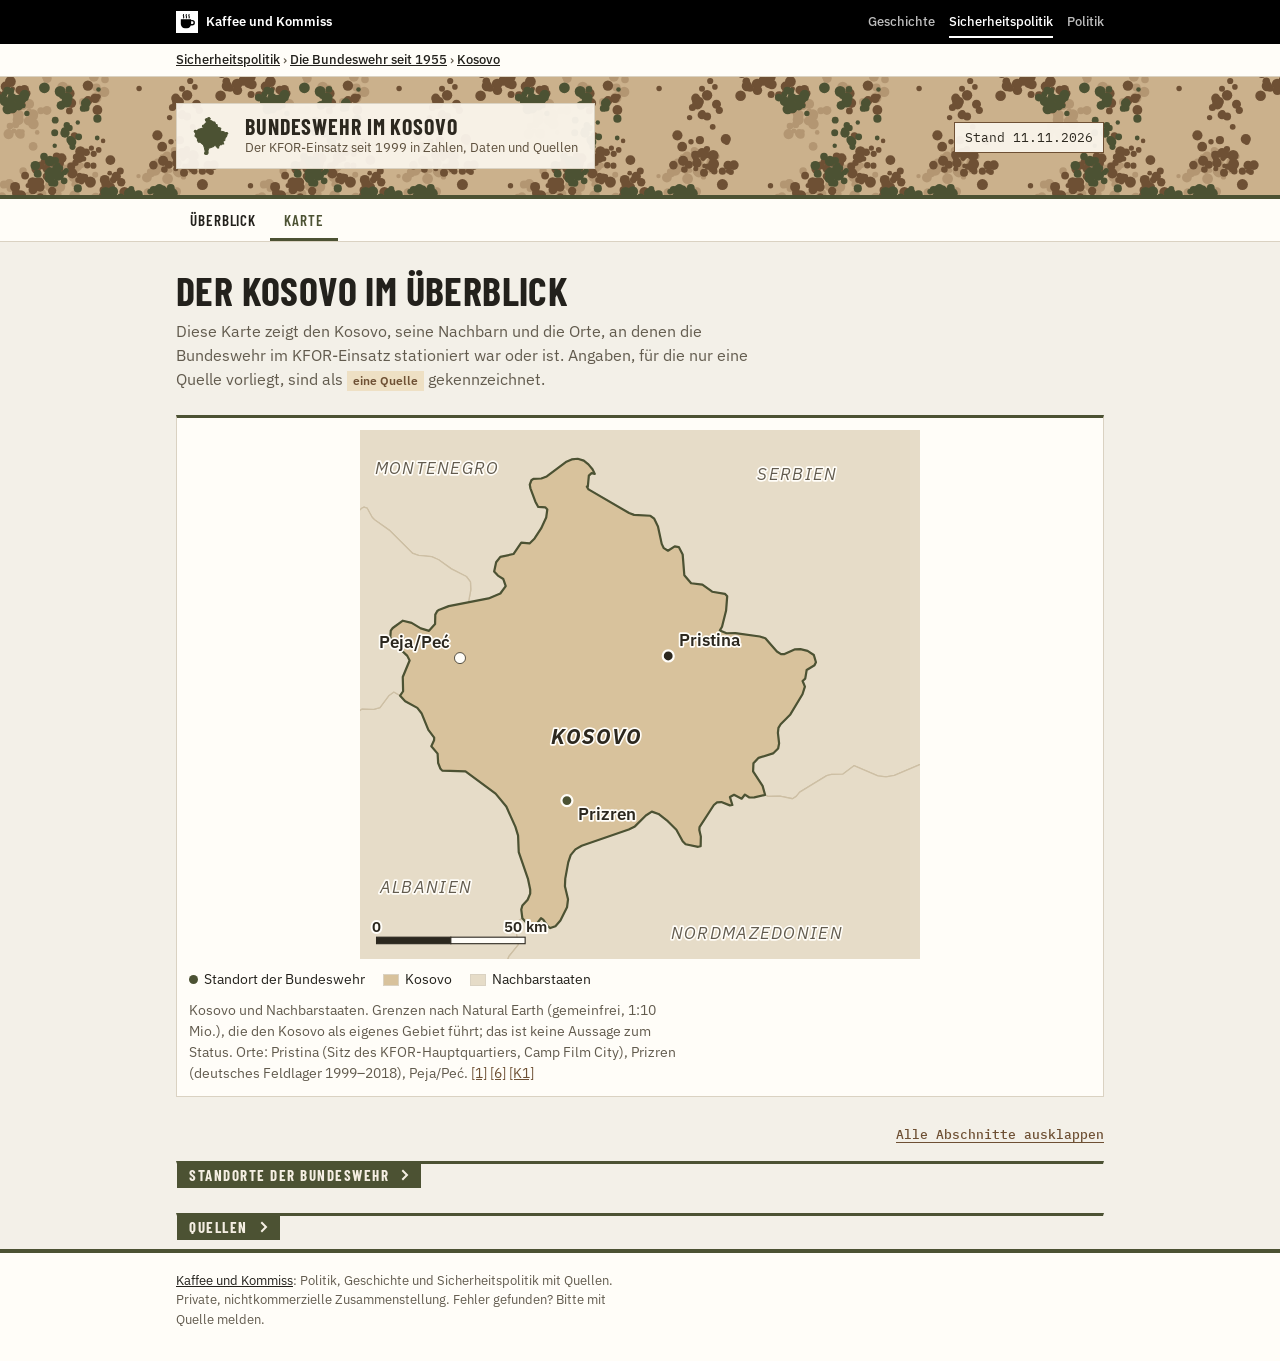
==== commit fd11807e: "Pfadleiste zur Themenübersicht unter der Kopfleiste Co-Authored-By: Claude Opus 5.5 <noreply@anthrop" ====
--- a/karte.html
+++ b/karte.html
@@ -34,6 +34,7 @@
   <a class="kk-haus" href="https://kaffeeundkommiss.github.io/"><img src="kk-tasse.svg" alt="" width="22" height="22"><span>Kaffee und Kommiss</span></a>
   <nav class="kk-bereiche" aria-label="Bereiche"><a href="https://kaffeeundkommiss.github.io/geschichte/">Geschichte</a><a href="https://kaffeeundkommiss.github.io/sicherheitspolitik/" aria-current="true"><span class="kk-lang">Sicherheitspolitik</span><span class="kk-kurz">Sicherheit</span></a><a href="https://kaffeeundkommiss.github.io/politik/">Politik</a></nav>
 </div></div>
+<nav class="kk-pfad" aria-label="Pfad"><div class="kk-in"><a href="https://kaffeeundkommiss.github.io/sicherheitspolitik/">Sicherheitspolitik</a> › <a href="https://kaffeeundkommiss.github.io/sicherheitspolitik/bundeswehr/">Die Bundeswehr seit 1955</a> › <a href="./">Kosovo</a></div></nav>
 <header class="top">
   <div class="wrap">
     <div class="marke">
--- a/basis.css
+++ b/basis.css
@@ -72,3 +72,9 @@
 /* Kurze Übergänge für Links und Schaltflächen, abgeschaltet bei „Bewegung reduzieren“ */
 :where(a,button,summary){transition:color .15s ease,background-color .15s ease,border-color .15s ease,text-decoration-color .15s ease,opacity .15s ease}
 @media (prefers-reduced-motion:reduce){:where(a,button,summary){transition:none}}
+
+/* Pfad zur Themenübersicht unter der Leiste */
+.kk-pfad{background:var(--kk-papier);border-bottom:1px solid var(--kk-linie);font:500 13px/1.4 var(--kk-text);color:var(--kk-grau)}
+.kk-pfad .kk-in{max-width:var(--kk-max);margin:0 auto;padding:7px max(16px,env(safe-area-inset-right,0px)) 7px max(16px,env(safe-area-inset-left,0px))}
+.kk-pfad a{color:var(--kk-tinte)}
+.kk-pfad [aria-current]{color:var(--kk-grau)}
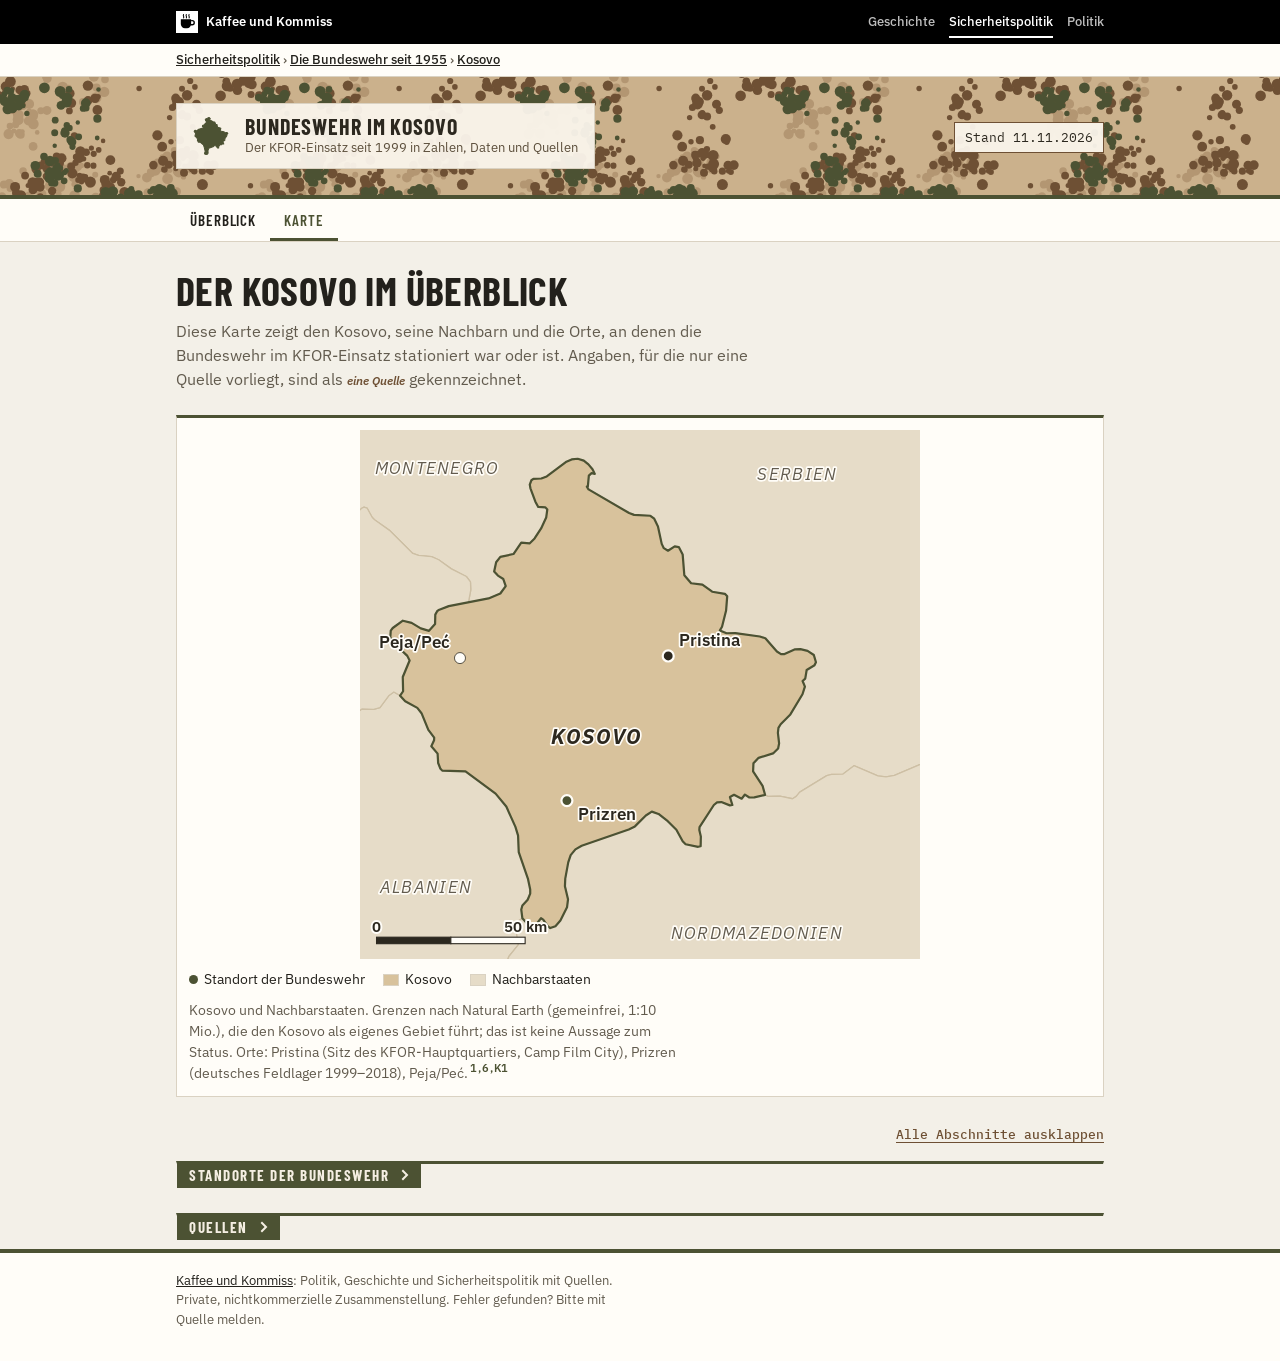
==== commit 141f740c: "Texte lesefreundlicher: Absätze geteilt, Fachbegriffe erklärt, Quellenverweise hochgestellt Arbeitsp" ====
--- a/karte.html
+++ b/karte.html
@@ -68,7 +68,7 @@
       <li><span class="feld" style="background:var(--k-afg)"></span> Kosovo</li>
       <li><span class="feld" style="background:var(--k-land)"></span> Nachbarstaaten</li>
     </ul>
-    <figcaption class="hinweis">Kosovo und Nachbarstaaten. Grenzen nach Natural Earth (gemeinfrei, 1:10 Mio.), die den Kosovo als eigenes Gebiet führt; das ist keine Aussage zum Status. Orte: Pristina (Sitz des KFOR-Hauptquartiers, Camp Film City), Prizren (deutsches Feldlager 1999–2018), Peja/Peć. <a href="#q1">[1]</a> <a href="#q6">[6]</a> <a href="#k1">[K1]</a></figcaption>
+    <figcaption class="hinweis">Kosovo und Nachbarstaaten. Grenzen nach Natural Earth (gemeinfrei, 1:10 Mio.), die den Kosovo als eigenes Gebiet führt; das ist keine Aussage zum Status. Orte: Pristina (Sitz des KFOR-Hauptquartiers, Camp Film City), Prizren (deutsches Feldlager 1999–2018), Peja/Peć.<sup class="q"><a href="#q1" aria-label="Quelle 1">1</a>,<a href="#q6" aria-label="Quelle 6">6</a>,<a href="#k1" aria-label="Quelle K1">K1</a></sup></figcaption>
   </figure>
   <section aria-labelledby="h-orte" class="karte block">
     <h2 id="h-orte">Standorte der Bundeswehr</h2>
@@ -76,14 +76,14 @@
       <table>
         <thead><tr><th>Ort</th><th>Zeitraum</th><th>Bedeutung</th></tr></thead>
         <tbody>
-          <tr><td>Prizren</td><td>1999 bis 2018</td><td>Deutsches Feldlager. Das deutsche Kontingent übernahm 1999 den Süden um Prizren; rund 50.000 deutsche Soldaten dienten dort. <span class="beleg">1999 <a href="#q12">[12]</a> <a href="#q2">[2]</a> <a href="#q19">[19]</a> <a href="#q21">[21]</a>; 50.000 <a href="#q2">[2]</a> <a href="#q3">[3]</a> <span class="marke-einzel">Bundeswehr-Angabe</span>; Übergabe 04.10.2018 <a href="#q18">[18]</a> bzw. 17.12.2018 <a href="#q6">[6]</a></span></td></tr>
-          <tr><td>Pristina, Camp Film City</td><td>heute</td><td>Sitz des KFOR-Hauptquartiers; deutsche Unterstützungskräfte und Anteile am Hauptquartier. <span class="beleg"><a href="#q1">[1]</a> <a href="#q18">[18]</a>; deutscher Anteil <a href="#q1">[1]</a> <span class="marke-einzel">Bundeswehr-Angabe</span></span></td></tr>
-          <tr><td>Ferizaj, Camp Bondsteel</td><td>seit 2024</td><td>US-Camp; dort ist die deutsche Einsatzkompanie stationiert. <span class="beleg"><a href="#q2">[2]</a> <a href="#q3">[3]</a> <a href="#q20">[20]</a></span></td></tr>
-          <tr><td>Camp Novo Selo</td><td>heute</td><td>Stab des Regionalkommandos West. <span class="beleg"><a href="#q1">[1]</a> <span class="marke-einzel">Bundeswehr-Angabe</span></span></td></tr>
+          <tr><td>Prizren</td><td>1999 bis 2018</td><td>Deutsches Feldlager. Das deutsche Kontingent übernahm 1999 den Süden um Prizren; rund 50.000 deutsche Soldaten dienten dort. <span class="beleg">1999<sup class="q"><a href="#q12" aria-label="Quelle 12">12</a>,<a href="#q2" aria-label="Quelle 2">2</a>,<a href="#q19" aria-label="Quelle 19">19</a>,<a href="#q21" aria-label="Quelle 21">21</a></sup>; 50.000<sup class="q"><a href="#q2" aria-label="Quelle 2">2</a>,<a href="#q3" aria-label="Quelle 3">3</a> <span class="marke-einzel">Bundeswehr-Angabe</span></sup>; Übergabe 04.10.2018<sup class="q"><a href="#q18" aria-label="Quelle 18">18</a></sup> bzw. 17.12.2018<sup class="q"><a href="#q6" aria-label="Quelle 6">6</a></sup></span></td></tr>
+          <tr><td>Pristina, Camp Film City</td><td>heute</td><td>Sitz des KFOR-Hauptquartiers; deutsche Unterstützungskräfte und Anteile am Hauptquartier. <span class="beleg"><sup class="q"><a href="#q1" aria-label="Quelle 1">1</a>,<a href="#q18" aria-label="Quelle 18">18</a></sup>; deutscher Anteil<sup class="q"><a href="#q1" aria-label="Quelle 1">1</a> <span class="marke-einzel">Bundeswehr-Angabe</span></sup></span></td></tr>
+          <tr><td>Ferizaj, Camp Bondsteel</td><td>seit 2024</td><td>US-Camp; dort ist die deutsche Einsatzkompanie stationiert. <span class="beleg"><sup class="q"><a href="#q2" aria-label="Quelle 2">2</a>,<a href="#q3" aria-label="Quelle 3">3</a>,<a href="#q20" aria-label="Quelle 20">20</a></sup></span></td></tr>
+          <tr><td>Camp Novo Selo</td><td>heute</td><td>Stab des Regionalkommandos West. <span class="beleg"><sup class="q"><a href="#q1" aria-label="Quelle 1">1</a> <span class="marke-einzel">Bundeswehr-Angabe</span></sup></span></td></tr>
         </tbody>
       </table>
     </div>
-    <p>Die deutschen Kräfte verteilen sich auf drei Standorte: Camp Bondsteel bei Ferizaj (Einsatzkompanie), Camp Film City in Pristina (Unterstützung und Anteile am KFOR-Hauptquartier) und Camp Novo Selo (Stab des Regionalkommandos West). <a href="#q1">[1]</a> <span class="marke-einzel">Bundeswehr-Angabe</span> Zu den Aufgaben gehören Patrouillen und Kontrollpunkte sowie die Beratung der Kosovo Security Force. <a href="#q1">[1]</a> <a href="#q3">[3]</a> <a href="#q9">[9]</a></p>
+    <p>Die deutschen Kräfte verteilen sich auf drei Standorte: Camp Bondsteel bei Ferizaj (Einsatzkompanie), Camp Film City in Pristina (Unterstützung und Anteile am KFOR-Hauptquartier) und Camp Novo Selo (Stab des Regionalkommandos West).<sup class="q"><a href="#q1" aria-label="Quelle 1">1</a> <span class="marke-einzel">Bundeswehr-Angabe</span></sup> Zu den Aufgaben gehören Patrouillen und Kontrollpunkte sowie die Beratung der Kosovo Security Force.<sup class="q"><a href="#q1" aria-label="Quelle 1">1</a>,<a href="#q3" aria-label="Quelle 3">3</a>,<a href="#q9" aria-label="Quelle 9">9</a></sup></p>
     <p class="hinweis">Die Karte zeigt Pristina und Prizren als Standorte; Ferizaj und Novo Selo sind nicht eingezeichnet.</p>
   </section>
 
--- a/style.css
+++ b/style.css
@@ -56,7 +56,12 @@
 .beleg{font-size:13px;color:var(--mute)}
 .zahl .beleg{margin-top:8px}
 
-.marke-einzel{display:inline-block;font-size:12px;font-weight:600;color:var(--hinweis);background:var(--hinweis-bg);padding:1px 6px;white-space:nowrap}
+.marke-einzel{font-size:12px;font-weight:600;font-style:italic;color:var(--hinweis);white-space:nowrap}
+/* Quellenverweise im Fließtext: hochgestellt, Kennzeichnung klein dahinter */
+sup.q{font-size:11px;font-weight:600;line-height:0;vertical-align:super;white-space:nowrap;margin-left:1px;color:var(--akzent)}
+sup.q a{color:var(--akzent);text-decoration:none;padding:6px 1px}
+sup.q a:hover,sup.q a:focus-visible{text-decoration:underline}
+sup.q .marke-einzel{font-size:11px;padding-left:2px}
 
 .zeitleiste{list-style:none;margin:0;padding:0}
 .zeitleiste li{display:grid;grid-template-columns:132px 1fr;gap:12px;padding:12px 0;border-top:1px solid var(--line)}
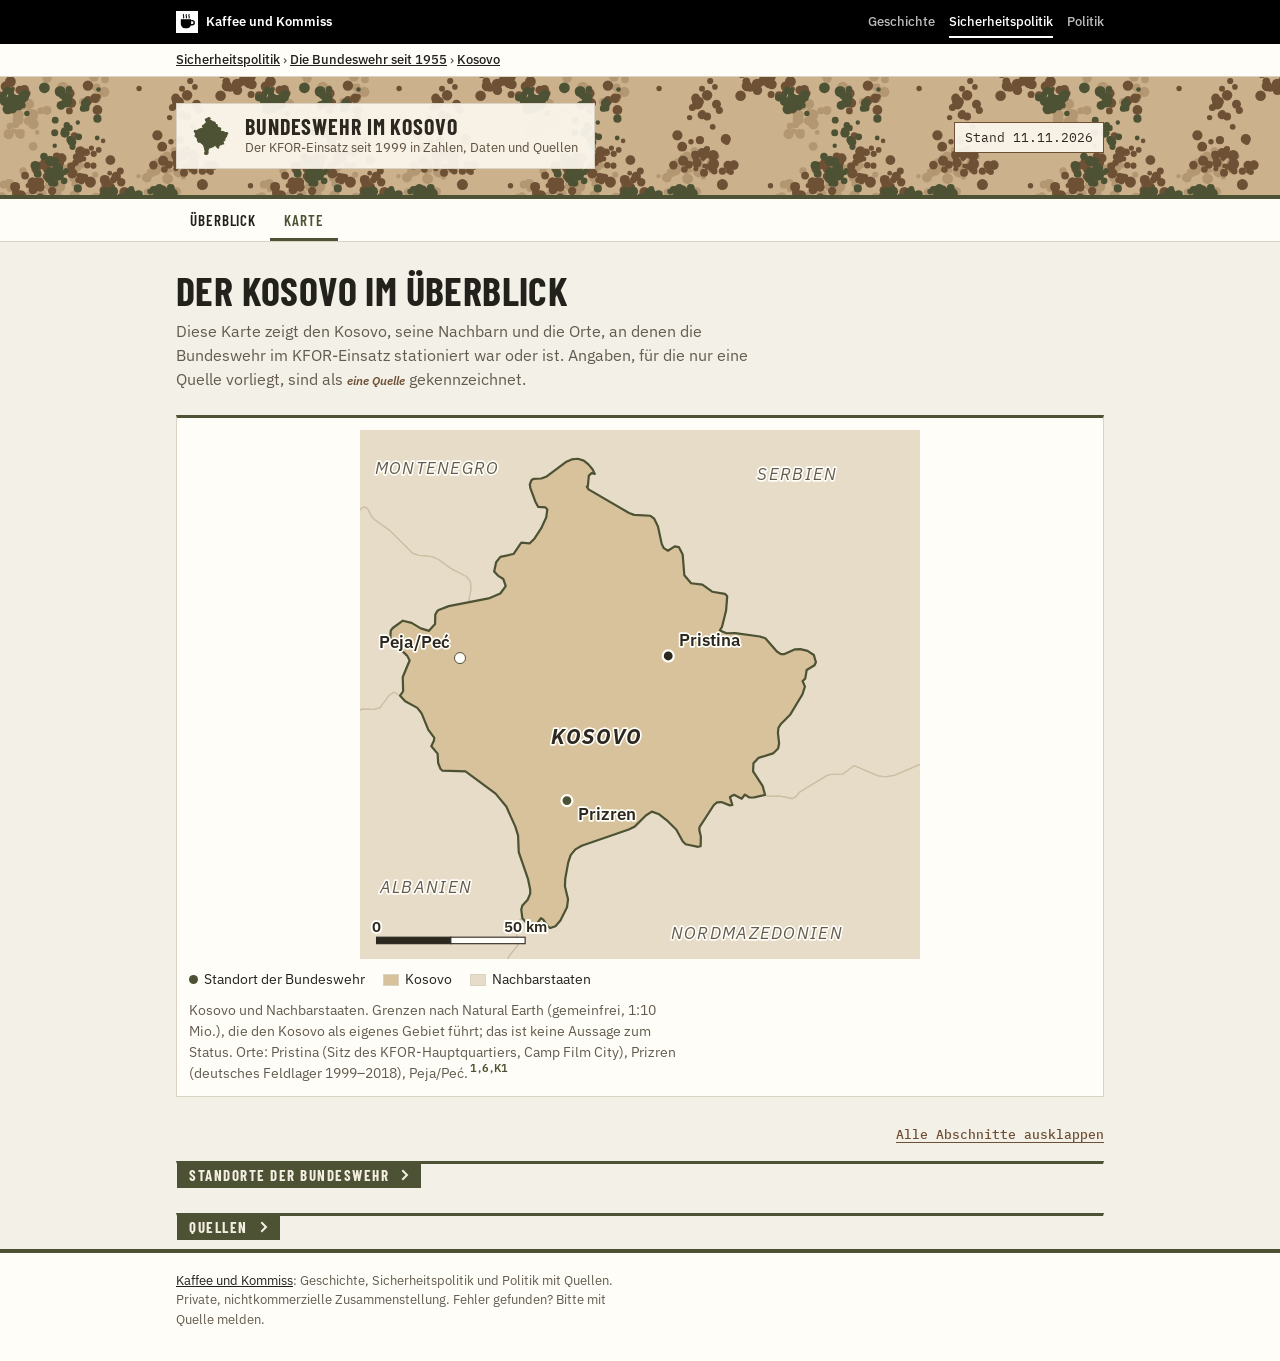
==== commit cc17ba2b: "Fußzeile/Untertitel: Reihenfolge Geschichte, Sicherheitspolitik, Politik wie Kopfleiste Co-Authored-" ====
--- a/karte.html
+++ b/karte.html
@@ -107,7 +107,7 @@
 </main>
 
 <footer class="kk-fuss"><div class="kk-in">
-  <p><a href="https://kaffeeundkommiss.github.io/">Kaffee und Kommiss</a>: Politik, Geschichte und Sicherheitspolitik mit Quellen. Private, nichtkommerzielle Zusammenstellung. Fehler gefunden? Bitte mit Quelle melden.</p>
+  <p><a href="https://kaffeeundkommiss.github.io/">Kaffee und Kommiss</a>: Geschichte, Sicherheitspolitik und Politik mit Quellen. Private, nichtkommerzielle Zusammenstellung. Fehler gefunden? Bitte mit Quelle melden.</p>
 </div></footer>
 </body>
 </html>
--- a/basis.css
+++ b/basis.css
@@ -45,6 +45,13 @@
 .kk-schild{display:inline-flex;align-items:center;gap:12px;background:var(--kk-schild);padding:10px 16px 10px 12px;border:1px solid var(--kk-linie);color:var(--kk-tinte);text-decoration:none}
 .kk-name{font:700 22px/1.05 var(--kk-titel);text-transform:uppercase;letter-spacing:.04em}
 .kk-unter{font:400 13px/1.35 var(--kk-text);color:var(--kk-grau)}
+/* Handy: Kopfband flacher, damit Hauptinhalt früher sichtbar ist (Arbeitspaket 3, 22.11.2026).
+   Gilt für beide Kopfbauarten (.kk-kopf und header.top). :root:root hebt die Spezifität über die
+   seiteneigenen Regeln in style.css/bereich.css, die nach basis.css geladen werden. Desktop unverändert. */
+@media (max-width:640px){
+  :root:root .kk-kopf .kk-in,:root:root .kk-kopf .wrap,:root:root header.top>.wrap{padding-top:12px;padding-bottom:12px;row-gap:8px}
+  :root:root .kk-schild,:root:root header.top .marke{padding:7px 12px 7px 10px}
+}
 
 /* Fuß */
 .kk-fuss{border-top:4px solid var(--kk-akzent);background:var(--kk-papier);color:var(--kk-grau);font:400 13px/1.5 var(--kk-text)}
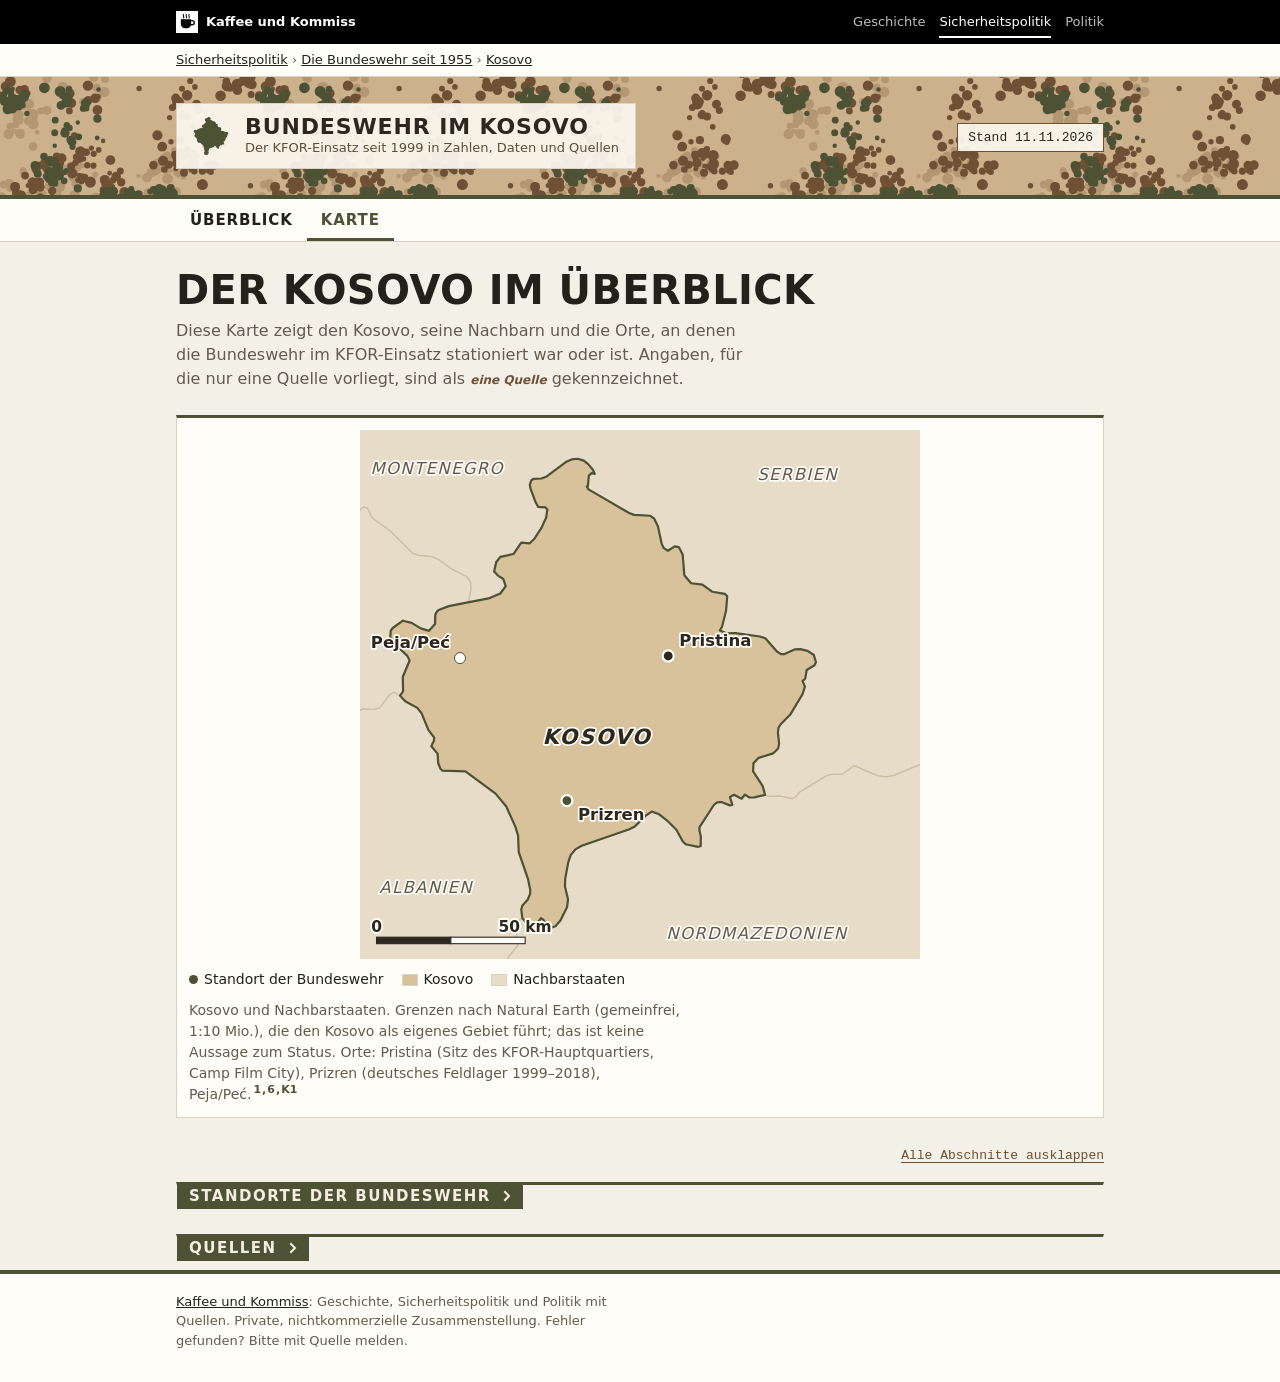
==== commit 8fdb37af: "Schriften von kaffeeundkommiss.github.io statt Google Fonts laden Google-Fonts-Links und preconnect " ====
--- a/karte.html
+++ b/karte.html
@@ -22,9 +22,7 @@
 <link rel="icon" href="favicon.svg" type="image/svg+xml">
 <link rel="icon" href="favicon-32.png" type="image/png" sizes="32x32">
 <link rel="apple-touch-icon" href="apple-touch-icon.png">
-<link rel="preconnect" href="https://fonts.googleapis.com">
-<link rel="preconnect" href="https://fonts.gstatic.com" crossorigin>
-<link rel="stylesheet" href="https://fonts.googleapis.com/css2?family=Barlow+Condensed:wght@500;600;700&family=IBM+Plex+Sans:wght@400;500;600;700&family=IBM+Plex+Mono:wght@400;500;600&display=swap">
+<link rel="stylesheet" href="https://kaffeeundkommiss.github.io/schriften/schriften.css">
 <link rel="stylesheet" href="basis.css">
 <link rel="stylesheet" href="style.css">
 <script src="seite.js" defer></script>
--- a/style.css
+++ b/style.css
@@ -348,3 +348,15 @@
 .kartesvg .massstab .a{fill:var(--k-text)}
 .kartesvg .massstab .b{fill:var(--k-halo)}
 .kartesvg .massstab text{text-anchor:middle;font-weight:600;fill:var(--k-text)}
+
+/* Einstieg (23.11.2026): Belegsystem als zurückhaltender Hinweis, darunter ein nach Themen gruppiertes Inhaltsverzeichnis.
+   Die Links klappen den Zielabschnitt auf (seite.js). Startwerte: 13 px Hinweis, Spalten ab 180 px. */
+.einleitung p.beleg-hinweis{margin-top:14px;padding:2px 0 2px 12px;border-left:2px solid var(--kk-linie);font-size:13px;line-height:1.5;color:var(--kk-grau);max-width:44em}
+.beleg-hinweis .beleg-marke{display:block;margin-bottom:2px;font:500 11px/1.3 var(--kk-mono);letter-spacing:.06em;text-transform:uppercase}
+nav.inhalt{margin-top:18px;padding:12px 0 4px;border-top:1px solid var(--kk-linie)}
+nav.inhalt .inhalt-titel{margin:0 0 8px;font:600 15px/1.2 var(--kk-titel);letter-spacing:.08em;text-transform:uppercase;color:var(--kk-tinte);max-width:none}
+.inhalt-gruppen{display:grid;grid-template-columns:repeat(auto-fit,minmax(180px,1fr));gap:10px 24px}
+.inhalt-kopf{display:block;margin-bottom:4px;font:500 11px/1.3 var(--kk-mono);letter-spacing:.06em;text-transform:uppercase;color:var(--kk-grau)}
+nav.inhalt ul{list-style:none;margin:0;padding:0;display:grid;gap:4px}
+nav.inhalt a{color:var(--kk-tinte);font-size:15px;font-weight:600;text-decoration-color:var(--kk-akzent);text-underline-offset:3px}
+@media (max-width:640px){.inhalt-gruppen{grid-template-columns:1fr 1fr}}
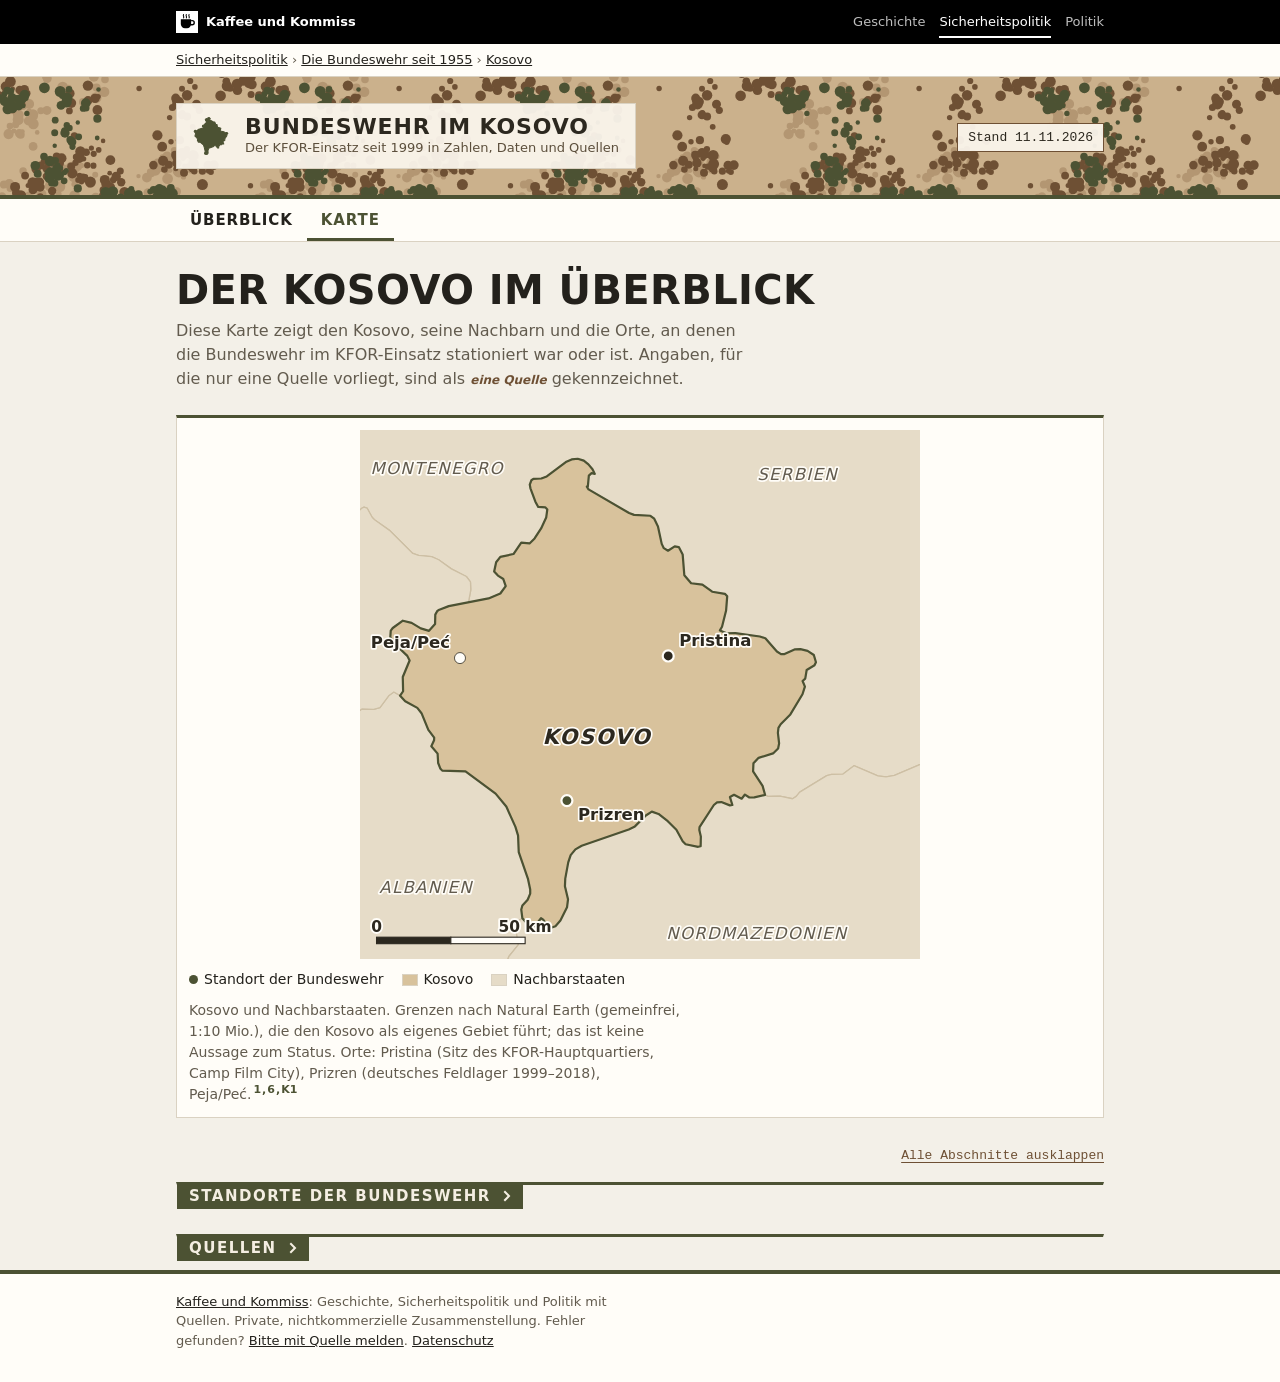
==== commit 29db7b54: "Fußzeile: Meldeweg und Datenschutz verlinken „Bitte mit Quelle melden“ verweist auf https://kaffeeun" ====
--- a/karte.html
+++ b/karte.html
@@ -105,7 +105,7 @@
 </main>
 
 <footer class="kk-fuss"><div class="kk-in">
-  <p><a href="https://kaffeeundkommiss.github.io/">Kaffee und Kommiss</a>: Geschichte, Sicherheitspolitik und Politik mit Quellen. Private, nichtkommerzielle Zusammenstellung. Fehler gefunden? Bitte mit Quelle melden.</p>
+  <p><a href="https://kaffeeundkommiss.github.io/">Kaffee und Kommiss</a>: Geschichte, Sicherheitspolitik und Politik mit Quellen. Private, nichtkommerzielle Zusammenstellung. Fehler gefunden? <a href="https://kaffeeundkommiss.github.io/kontakt/">Bitte mit Quelle melden</a>. <a href="https://kaffeeundkommiss.github.io/kontakt/#datenschutz">Datenschutz</a></p>
 </div></footer>
 </body>
 </html>
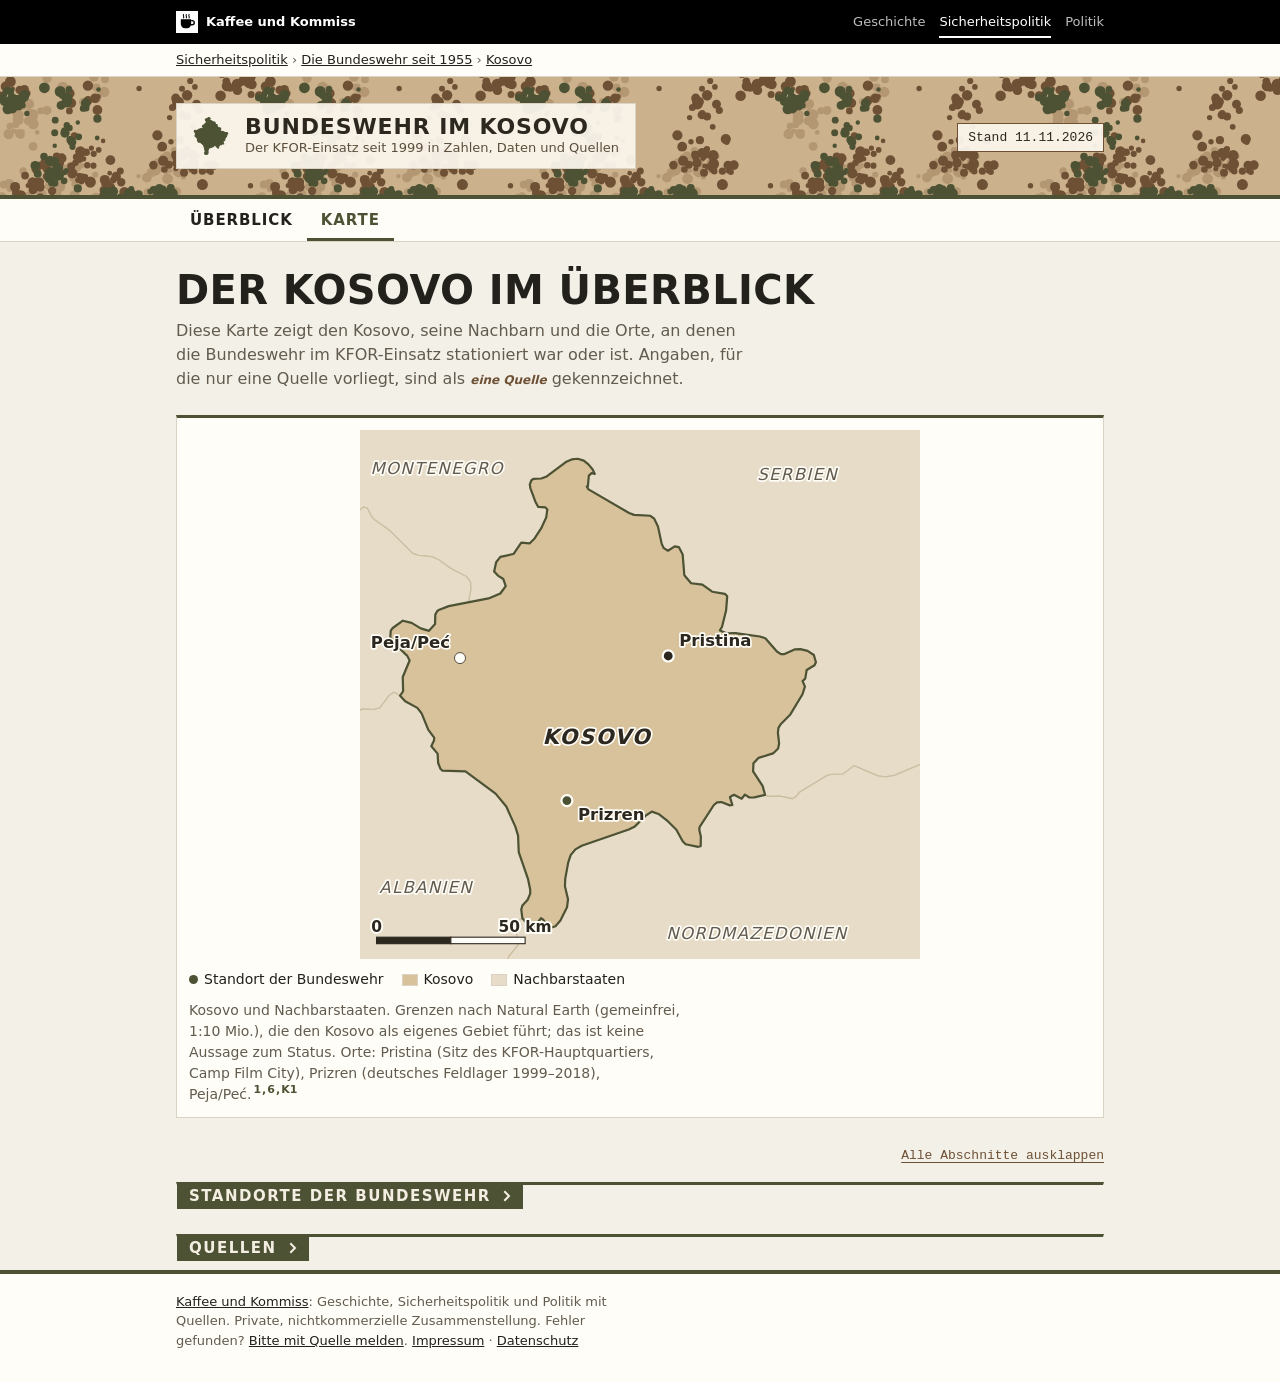
==== commit a9f5d96a: "Fußzeile: Link Impressum ergänzen Co-Authored-By: Claude Opus 5.5 <noreply@anthropic.com> Claude-Ses" ====
--- a/karte.html
+++ b/karte.html
@@ -105,7 +105,7 @@
 </main>
 
 <footer class="kk-fuss"><div class="kk-in">
-  <p><a href="https://kaffeeundkommiss.github.io/">Kaffee und Kommiss</a>: Geschichte, Sicherheitspolitik und Politik mit Quellen. Private, nichtkommerzielle Zusammenstellung. Fehler gefunden? <a href="https://kaffeeundkommiss.github.io/kontakt/">Bitte mit Quelle melden</a>. <a href="https://kaffeeundkommiss.github.io/kontakt/#datenschutz">Datenschutz</a></p>
+  <p><a href="https://kaffeeundkommiss.github.io/">Kaffee und Kommiss</a>: Geschichte, Sicherheitspolitik und Politik mit Quellen. Private, nichtkommerzielle Zusammenstellung. Fehler gefunden? <a href="https://kaffeeundkommiss.github.io/kontakt/">Bitte mit Quelle melden</a>. <a href="https://kaffeeundkommiss.github.io/kontakt/#impressum">Impressum</a> · <a href="https://kaffeeundkommiss.github.io/kontakt/#datenschutz">Datenschutz</a></p>
 </div></footer>
 </body>
 </html>
